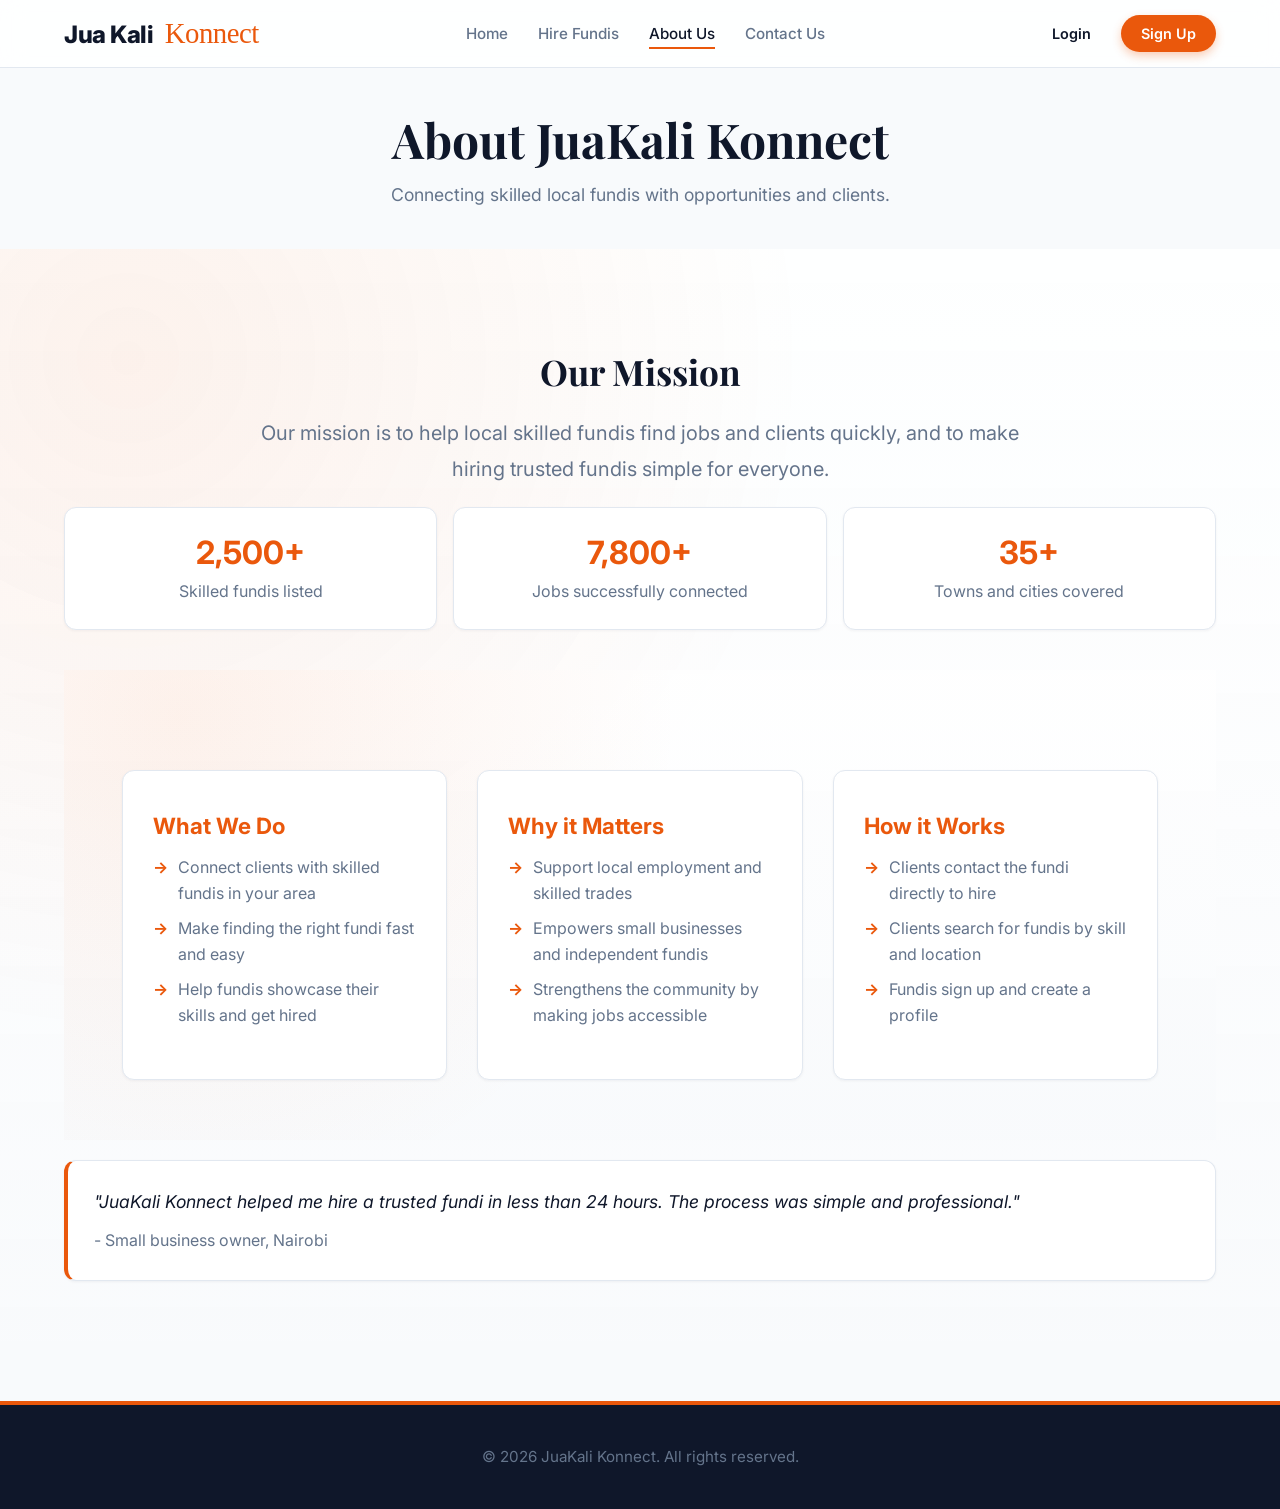
==== aboutus.html @ 895e7525 "Initial commit: JuaKali Konnect platform" ====
<!DOCTYPE html>
<html lang="en">
<head>
    <meta charset="UTF-8">
    <meta name="viewport" content="width=device-width, initial-scale=1.0">
    <title>About Us | JuaKali Konnect</title>
    <link rel="stylesheet" href="style.css">
    <link rel="icon" href="Juakalikonnect.jpeg">
</head>
<body> <nav>
        <div class="logo">
            <h1>Jua Kali<span> Konnect</span></h1>
        </div> 
        <ul>
            <li><a href="index.html">Home</a></li>
            <li><a href="hireworkers.html">Hire Fundis</a></li>
            <li><a href="aboutus.html" class="active">About Us</a></li>
            <li><a href="contactus.html">Contact Us</a></li>
        </ul>
        <div class="auth-buttons">
            <button type="button">Login</button>
            <button type="button">Sign Up</button>
        </div>                 
    </nav>

    <header>
        <h1>About JuaKali Konnect</h1>
        <p>Connecting skilled local fundis with opportunities and clients.</p>
    </header>

    <main class="about-content reveal">
        <section class="mission-section">
            <article>
                <h2>Our Mission</h2>
                <p>Our mission is to help local skilled fundis find jobs and clients quickly, and to make hiring trusted fundis simple for everyone.</p>
            </article>
        </section>

        <section class="trust-metrics reveal">
            <article class="metric-card">
                <h3>2,500+</h3>
                <p>Skilled fundis listed</p>
            </article>
            <article class="metric-card">
                <h3>7,800+</h3>
                <p>Jobs successfully connected</p>
            </article>
            <article class="metric-card">
                <h3>35+</h3>
                <p>Towns and cities covered</p>
            </article>
        </section>

        <section class="features">
            <div class="feature-grid">
                <article>
                    <h3>What We Do</h3>
                    <ul>
                        <li>Connect clients with skilled fundis in your area</li>
                        <li>Make finding the right fundi fast and easy</li>
                        <li>Help fundis showcase their skills and get hired</li>
                    </ul>
                </article>

                <article>
                    <h3>Why it Matters</h3>
                    <ul>
                        <li>Support local employment and skilled trades</li>
                        <li>Empowers small businesses and independent fundis</li>
                        <li>Strengthens the community by making jobs accessible</li>
                    </ul>
                </article>

                <article>
                    <h3>How it Works</h3>
                    <ul>
                        <li>Clients contact the fundi directly to hire</li>
                        <li>Clients search for fundis by skill and location</li>
                        <li>Fundis sign up and create a profile</li>
                    </ul>
                </article>
            </div>
        </section>

        <section class="testimonial-panel reveal">
            <blockquote>
                "JuaKali Konnect helped me hire a trusted fundi in less than 24 hours. The process was simple and professional."
            </blockquote>
            <p>- Small business owner, Nairobi</p>
        </section>
    </main>

    <footer>
        <p>&copy; 2026 JuaKali Konnect. All rights reserved.</p>
    </footer>

    <div class="mobile-sticky-cta">
        <a href="hireworkers.html">Hire a Fundi</a>
    </div>

    <script src="main.js"></script>
</body>
</html>
---- style.css ----
/* ==========================================================================
   JUA KALI KONNECT - ENTERPRISE STYLESHEET
   "The Imarati Upgrade"
   ========================================================================== */

@import url('https://fonts.googleapis.com/css2?family=Inter:wght@300;400;500;600;700&family=Playfair+Display:wght@600;700&family=Permanent+Marker&display=swap');

:root {
    /* Premium Color System */
    --brand-orange: #EA580C;
    --brand-orange-hover: #C2410C;
    --bg-light: #F8FAFC;
    --surface-white: #FFFFFF;
    --text-dark: #0F172A;
    --text-muted: #64748B;
    --border-soft: #E2E8F0;
    
    /* Elevations */
    --shadow-sm: 0 1px 3px rgba(15, 23, 42, 0.05);
    --shadow-md: 0 10px 15px -3px rgba(15, 23, 42, 0.08);
    --shadow-hover: 0 20px 25px -5px rgba(234, 88, 12, 0.15);
    
    /* Transitions & Radii */
    --radius-md: 12px;
    --radius-pill: 50px;
    --transition: all 0.3s cubic-bezier(0.4, 0, 0.2, 1);
    --ring: 0 0 0 4px rgba(234, 88, 12, 0.22);
}

/* =========================================
   RESET & GLOBAL TYPOGRAPHY
   ========================================= */
* {
    margin: 0;
    padding: 0;
    box-sizing: border-box;
    -webkit-font-smoothing: antialiased;
}

body {
    background-color: var(--bg-light);
    color: var(--text-dark);
    font-family: 'Inter', sans-serif;
    line-height: 1.6;
    overflow-x: hidden;
}

/* Headings use a premium Serif for trust/authority */
h1, h2, h3, h4 {
    font-family: 'Playfair Display', serif;
    color: var(--text-dark);
    line-height: 1.3;
}

/* =========================================
   NAVIGATION (GLASSMORPHISM)
   ========================================= */
nav {
    display: flex;
    justify-content: space-between;
    align-items: center;
    padding: 15px 5%;
    background: rgba(255, 255, 255, 0.85);
    backdrop-filter: blur(12px);
    -webkit-backdrop-filter: blur(12px);
    border-bottom: 1px solid var(--border-soft);
    position: sticky;
    top: 0;
    z-index: 1000;
}

.logo h1 {
    font-family: 'Inter', sans-serif;
    font-size: 1.5rem;
    font-weight: 800;
    letter-spacing: -0.5px;
}

/* The Jua Kali Graffiti Element */
.logo span {
    font-family: 'Permanent Marker', cursive;
    color: var(--brand-orange);
    font-size: 1.8rem;
    font-weight: normal;
    margin-left: 5px;
}

nav ul {
    display: flex;
    list-style: none;
    gap: 30px;
}

nav ul li a {
    text-decoration: none;
    color: var(--text-muted);
    font-weight: 500;
    font-size: 0.95rem;
    transition: var(--transition);
    position: relative;
    padding-bottom: 6px;
}

nav ul li a:hover {
    color: var(--brand-orange);
}

nav ul li a.active {
    color: var(--text-dark);
}

nav ul li a.active::after,
nav ul li a:hover::after {
    content: '';
    position: absolute;
    left: 0;
    bottom: 0;
    width: 100%;
    height: 2px;
    background: var(--brand-orange);
}

.auth-buttons {
    display: flex;
    align-items: center;
    gap: 10px;
}

.auth-user {
    font-weight: 600;
    color: var(--text-dark);
    font-size: 0.9rem;
}

.auth-role-chip {
    background: #ffedd5;
    color: #9a3412;
    border: 1px solid #fdba74;
    border-radius: 999px;
    padding: 4px 9px;
    font-size: 0.75rem;
    font-weight: 700;
}

.profile-link {
    text-decoration: none;
    color: var(--text-dark);
    font-weight: 700;
    font-size: 0.9rem;
    display: inline-flex;
    align-items: center;
    gap: 6px;
}

.profile-link:hover {
    color: var(--brand-orange);
}

.profile-link-icon {
    width: 20px;
    height: 20px;
    display: inline-flex;
    align-items: center;
    justify-content: center;
    border-radius: 50%;
    background: #ffedd5;
    color: #9a3412;
    font-size: 0.78rem;
    line-height: 1;
}

.auth-buttons button {
    padding: 10px 20px;
    border-radius: var(--radius-pill);
    font-weight: 600;
    font-size: 0.9rem;
    cursor: pointer;
    transition: var(--transition);
    border: none;
    font-family: 'Inter', sans-serif;
}

.auth-buttons button:first-child {
    background: transparent;
    color: var(--text-dark);
}

.auth-buttons button:first-child:hover {
    color: var(--brand-orange);
}

.auth-buttons button:last-child {
    background: var(--brand-orange);
    color: var(--surface-white);
    box-shadow: 0 4px 10px rgba(234, 88, 12, 0.3);
}

.auth-buttons button:last-child:hover {
    background: var(--brand-orange-hover);
    transform: translateY(-2px);
}

a:focus-visible,
button:focus-visible,
input:focus-visible,
textarea:focus-visible {
    outline: none;
    box-shadow: var(--ring);
}

/* =========================================
   GLOBAL HEADERS & SPACING
   ========================================= */
header h1 {
    text-align: center;
    font-size: 3rem;
    margin-top: 40px;
    animation: fadeUp 0.8s ease forwards;
}

header p {
    text-align: center;
    color: var(--text-muted);
    font-size: 1.1rem;
    margin-top: 10px;
    margin-bottom: 40px;
    animation: fadeUp 1s ease forwards;
}

h2 {
    text-align: center;
    font-size: 2.2rem;
    margin: 40px 0 20px;
}

/* =========================================
   INDEX: HERO SECTION
   ========================================= */
.hero {
    padding: 80px 5%;
    text-align: center;
    background: radial-gradient(circle at top, #ffffff 0%, var(--bg-light) 100%);
}

.hero-content h2 {
    font-size: 3.5rem;
    max-width: 800px;
    margin: 0 auto 20px;
    letter-spacing: -1px;
}

.hero-content p {
    font-size: 1.2rem;
    color: var(--text-muted);
    max-width: 600px;
    margin: 0 auto 40px;
}

.search-container {
    display: flex;
    justify-content: center;
    max-width: 600px;
    margin: 0 auto;
    background: var(--surface-white);
    border-radius: var(--radius-pill);
    padding: 8px;
    box-shadow: var(--shadow-md);
    border: 1px solid var(--border-soft);
}

.search-container input {
    flex: 1;
    border: none;
    padding: 15px 20px;
    font-size: 1rem;
    border-radius: var(--radius-pill);
    outline: none;
    font-family: 'Inter', sans-serif;
    background: transparent;
}

.search-container button {
    background: var(--text-dark);
    color: var(--surface-white);
    border: none;
    padding: 0 30px;
    border-radius: var(--radius-pill);
    font-weight: 600;
    cursor: pointer;
    transition: var(--transition);
}

.search-container button:hover {
    background: var(--brand-orange);
}

.search-icon {
    margin-right: 8px;
}

.search-feedback {
    text-align: center;
    color: var(--text-muted);
    margin-top: -8px;
    margin-bottom: 16px;
    font-weight: 500;
}

.market-insight {
    width: min(1100px, 90%);
    margin: 0 auto 16px;
    background: linear-gradient(130deg, #fff7ed, #ffffff);
    border: 1px solid #fed7aa;
    border-radius: 14px;
    padding: 18px;
    box-shadow: var(--shadow-sm);
}

.market-insight h3 {
    margin: 0 0 6px;
    text-align: left;
    font-family: 'Inter', sans-serif;
    font-size: 1.08rem;
}

.market-insight p {
    margin: 0;
    color: var(--text-muted);
}

.market-insight-chips {
    margin-top: 12px;
    display: flex;
    flex-wrap: wrap;
    gap: 8px;
}

.market-insight-chips span {
    border: 1px solid #fdba74;
    color: #9a3412;
    background: #fff;
    padding: 6px 10px;
    border-radius: 999px;
    font-size: 0.8rem;
    font-weight: 700;
}

.quick-filters {
    width: min(1100px, 90%);
    margin: 0 auto;
}

.quick-filters > p {
    margin: 0 0 8px;
    color: var(--text-muted);
    font-weight: 600;
}

.quick-filter-actions {
    display: flex;
    gap: 10px;
    flex-wrap: wrap;
}

.quick-filter-actions button {
    border: 1px solid var(--border-soft);
    border-radius: 999px;
    padding: 9px 13px;
    background: var(--surface-white);
    color: var(--text-dark);
    font-weight: 700;
    cursor: pointer;
    transition: var(--transition);
}

.quick-filter-actions button:hover {
    border-color: #fdba74;
    color: #9a3412;
}

.quick-filter-actions button.is-active {
    border-color: var(--brand-orange);
    background: var(--brand-orange);
    color: var(--surface-white);
}

.quick-filter-status {
    margin-top: 10px;
    font-size: 0.92rem;
    color: #9a3412;
    font-weight: 600;
}

.profile-modal {
    position: fixed;
    inset: 0;
    background: rgba(15, 23, 42, 0.58);
    backdrop-filter: blur(4px);
    -webkit-backdrop-filter: blur(4px);
    display: flex;
    align-items: center;
    justify-content: center;
    padding: 20px;
    z-index: 1400;
}

.profile-modal[hidden] {
    display: none;
}

.profile-modal-card {
    background: var(--surface-white);
    width: 100%;
    max-width: 520px;
    border: 1px solid var(--border-soft);
    border-radius: var(--radius-md);
    box-shadow: var(--shadow-md);
    padding: 24px;
    position: relative;
    animation: cardEnter 0.3s ease;
    max-height: 86vh;
    overflow-y: auto;
}

.profile-modal-card h3 {
    margin-bottom: 12px;
    color: var(--brand-orange);
}

.profile-modal-card p {
    margin: 8px 0;
    color: var(--text-dark);
}

.profile-modal-card a {
    color: var(--brand-orange-hover);
    font-weight: 600;
}

.profile-section {
    margin-top: 18px;
}

.profile-section h4 {
    margin-bottom: 10px;
    font-size: 1.02rem;
    color: var(--text-dark);
    font-family: 'Inter', sans-serif;
}

.profile-gallery {
    display: grid;
    grid-template-columns: 1fr 1fr;
    gap: 10px;
}

.profile-work-item {
    margin: 0;
    border: 1px solid var(--border-soft);
    border-radius: 10px;
    overflow: hidden;
    background: var(--bg-light);
}

.profile-work-item img {
    width: 100%;
    height: 112px;
    object-fit: cover;
    display: block;
}

.profile-work-item figcaption {
    padding: 8px;
    font-size: 0.82rem;
    color: var(--text-muted);
}

.profile-comments {
    display: grid;
    gap: 8px;
}

.profile-cta-row {
    margin-top: 12px;
    display: grid;
    grid-template-columns: repeat(3, minmax(0, 1fr));
    gap: 8px;
}

.profile-cta-link,
.profile-cta-row button {
    display: inline-flex;
    align-items: center;
    justify-content: center;
    border-radius: 8px;
    padding: 10px 11px;
    font-size: 0.86rem;
    font-weight: 700;
    text-decoration: none;
    transition: var(--transition);
}

.profile-cta-link {
    border: 1px solid #fdba74;
    background: #fff7ed;
    color: #9a3412;
}

.profile-cta-link:hover {
    background: #ffedd5;
}

.profile-cta-row button {
    border: 1px solid var(--brand-orange);
    background: var(--brand-orange);
    color: var(--surface-white);
    cursor: pointer;
}

.profile-cta-row button:hover {
    background: var(--brand-orange-hover);
    border-color: var(--brand-orange-hover);
}

.profile-quote-feedback {
    min-height: 20px;
    margin-top: 8px;
    color: #9a3412;
    font-weight: 600;
    font-size: 0.88rem;
}

.profile-comment-item {
    border: 1px solid var(--border-soft);
    background: #fffaf7;
    border-radius: 10px;
    padding: 10px 12px;
}

.profile-comment-item p {
    margin: 0;
    color: var(--text-dark);
    font-size: 0.9rem;
}

.profile-close {
    position: absolute;
    top: 12px;
    right: 12px;
    background: transparent;
    border: none;
    font-size: 1.6rem;
    line-height: 1;
    cursor: pointer;
    color: var(--text-muted);
}

.profile-close:hover {
    color: var(--brand-orange);
}

/* =========================================
   INDEX & ABOUT: FEATURES GRID
   ========================================= */
.features, .categories, .about-content {
    padding: 60px 5%;
}

.feature-grid {
    display: grid;
    grid-template-columns: repeat(auto-fit, minmax(300px, 1fr));
    gap: 30px;
    margin-top: 40px;
}

.feature-grid article {
    background: var(--surface-white);
    padding: 40px 30px;
    border-radius: var(--radius-md);
    box-shadow: var(--shadow-sm);
    border: 1px solid var(--border-soft);
    transition: var(--transition);
}

.feature-grid article:hover {
    transform: translateY(-5px);
    box-shadow: var(--shadow-md);
    border-color: rgba(234, 88, 12, 0.3);
}

.features,
.about-content {
    background:
        radial-gradient(circle at 10% 10%, rgba(234, 88, 12, 0.08), transparent 45%),
        linear-gradient(180deg, rgba(255, 255, 255, 0.86), rgba(248, 250, 252, 0.92));
}

.feature-grid h4, .feature-grid h3 {
    font-size: 1.4rem;
    margin-bottom: 15px;
    color: var(--brand-orange);
    font-family: 'Inter', sans-serif;
}

.feature-grid p, .feature-grid ul {
    color: var(--text-muted);
}

.feature-grid ul {
    list-style-type: none;
}

.feature-grid ul li {
    margin-bottom: 10px;
    padding-left: 25px;
    position: relative;
}

.feature-grid ul li::before {
    content: '→';
    position: absolute;
    left: 0;
    color: var(--brand-orange);
    font-weight: bold;
}

/* =========================================
   INDEX: CATEGORIES
   ========================================= */
.Category-list {
    display: flex;
    flex-wrap: wrap;
    justify-content: center;
    gap: 15px;
    max-width: 1000px;
    margin: 40px auto 0;
}

.category-item {
    background: var(--surface-white);
    padding: 12px 24px;
    border-radius: var(--radius-pill);
    font-weight: 500;
    font-size: 0.95rem;
    color: var(--text-dark);
    border: 1px solid var(--border-soft);
    cursor: pointer;
    transition: var(--transition);
    box-shadow: var(--shadow-sm);
}

.category-item:hover {
    background: var(--text-dark);
    color: var(--surface-white);
    border-color: var(--text-dark);
    transform: translateY(-3px);
}

/* =========================================
   INDEX: CTA SECTION
   ========================================= */
.cta-section {
    background: var(--brand-orange);
    color: var(--surface-white);
    padding: 80px 5%;
    text-align: center;
    margin-top: 40px;
}

.cta-section h2 {
    color: var(--surface-white);
}

.cta-section p {
    font-size: 1.2rem;
    margin-bottom: 30px;
    opacity: 0.9;
}

.cta-section button {
    background: var(--surface-white);
    color: var(--brand-orange);
    border: none;
    padding: 15px 30px;
    border-radius: var(--radius-pill);
    font-weight: 700;
    font-size: 1rem;
    margin: 10px;
    cursor: pointer;
    transition: var(--transition);
}

.cta-section button:hover {
    background: var(--text-dark);
    color: var(--surface-white);
}

/* =========================================
   HIRE WORKERS: CARDS GRID
   ========================================= */
.workers {
    display: grid;
    grid-template-columns: repeat(auto-fit, minmax(280px, 1fr));
    gap: 30px;
    padding: 40px 5%;
}

.worker-card {
    background: var(--surface-white);
    padding: 30px 20px;
    border-radius: var(--radius-md);
    box-shadow: var(--shadow-sm);
    border: 1px solid var(--border-soft);
    text-align: center;
    transition: var(--transition);
    position: relative;
    overflow: hidden;
}

.worker-card::before {
    content: '';
    position: absolute;
    top: 0;
    left: 0;
    width: 100%;
    height: 6px;
    background: var(--brand-orange);
}

.worker-card:hover {
    transform: translateY(-8px);
    box-shadow: var(--shadow-hover);
}

.worker-card h3 {
    font-family: 'Inter', sans-serif;
    font-size: 1.3rem;
    margin-bottom: 10px;
    color: var(--text-dark);
}

.fundi-verified-badge {
    display: inline-flex;
    align-items: center;
    justify-content: center;
    width: 20px;
    height: 20px;
    margin-left: 6px;
    border-radius: 50%;
    background: var(--brand-orange);
    color: var(--surface-white);
    font-size: 0.78rem;
    line-height: 1;
    vertical-align: middle;
    box-shadow: 0 4px 10px rgba(234, 88, 12, 0.28);
}

.worker-card p {
    color: var(--text-muted);
    font-size: 0.95rem;
    margin-bottom: 5px;
}

.worker-rating {
    display: inline-block;
    margin-top: 6px;
    margin-bottom: 10px;
    padding: 6px 10px;
    border-radius: 999px;
    font-size: 0.85rem;
    font-weight: 700;
    color: #9a3412;
    background: rgba(234, 88, 12, 0.12);
    border: 1px solid rgba(234, 88, 12, 0.28);
}

.worker-rating-stars {
    letter-spacing: 1px;
    color: #ea580c;
    animation: starGlow 2.4s ease-in-out infinite;
}

.worker-rating-value {
    color: #7c2d12;
}

.worker-card-enter {
    opacity: 0;
    transform: translateY(18px) scale(0.99);
    animation: cardEnter 0.55s ease forwards;
}

.worker-card button {
    margin-top: 20px;
    width: 100%;
    background: var(--bg-light);
    color: var(--text-dark);
    border: 1px solid var(--border-soft);
    padding: 12px;
    border-radius: 8px;
    font-weight: 600;
    cursor: pointer;
    transition: var(--transition);
}

.worker-card button:hover {
    background: var(--brand-orange);
    color: var(--surface-white);
    border-color: var(--brand-orange);
}

.worker-economic-meta {
    margin-top: 10px;
    display: flex;
    flex-wrap: wrap;
    justify-content: center;
    gap: 7px;
}

.worker-economic-meta span {
    border: 1px solid #fed7aa;
    background: #fff7ed;
    color: #9a3412;
    border-radius: 999px;
    padding: 5px 9px;
    font-size: 0.75rem;
    font-weight: 700;
}

.worker-action-row {
    margin-top: 14px;
    display: grid;
    grid-template-columns: 1fr 1fr;
    gap: 8px;
}

.worker-action-row button {
    margin-top: 0;
    width: 100%;
}

.worker-action-row [data-hire-button] {
    grid-column: 1 / -1;
    background: var(--brand-orange);
    border-color: var(--brand-orange);
    color: var(--surface-white);
}

.worker-action-row [data-hire-button]:hover {
    background: var(--brand-orange-hover);
    border-color: var(--brand-orange-hover);
}

.worker-whatsapp-link {
    border: 1px solid #86efac;
    border-radius: 8px;
    background: #f0fdf4;
    color: #166534;
    text-decoration: none;
    font-weight: 700;
    display: inline-flex;
    align-items: center;
    justify-content: center;
    padding: 12px;
    transition: var(--transition);
}

.worker-whatsapp-link:hover {
    background: #dcfce7;
}

.escrow-demo {
    padding: 40px 5%;
    max-width: 1000px;
    margin: 10px auto 0;
}

.escrow-demo > p {
    text-align: center;
    color: var(--text-muted);
    margin-bottom: 24px;
}

.escrow-form {
    background: var(--surface-white);
    border: 1px solid var(--border-soft);
    border-radius: var(--radius-md);
    box-shadow: var(--shadow-sm);
    padding: 24px;
    display: grid;
    gap: 12px;
}

.escrow-actions {
    display: grid;
    gap: 10px;
}

.escrow-actions button {
    border: none;
    border-radius: 8px;
    padding: 12px;
    font-weight: 700;
    cursor: pointer;
    transition: var(--transition);
}

.escrow-actions button:first-child {
    background: var(--brand-orange);
    color: var(--surface-white);
}

.escrow-actions button:first-child:hover {
    background: var(--brand-orange-hover);
}

.escrow-actions button:not(:first-child) {
    background: #fff7ed;
    color: #9a3412;
    border: 1px solid #fdba74;
}

.escrow-actions button:not(:first-child):hover {
    background: #ffedd5;
}

.escrow-message {
    margin: 6px 0 0;
    color: #9a3412;
    font-weight: 600;
    min-height: 20px;
}

.escrow-status-card {
    margin-top: 16px;
    background: var(--surface-white);
    border: 1px solid var(--border-soft);
    border-left: 4px solid var(--brand-orange);
    border-radius: var(--radius-md);
    box-shadow: var(--shadow-sm);
    padding: 18px;
}

.escrow-status-card h3 {
    font-family: 'Inter', sans-serif;
    margin-bottom: 10px;
    color: var(--text-dark);
}

.escrow-status-card p {
    margin: 6px 0;
    color: var(--text-dark);
}

/* =========================================
   FORMS (SIGNUP & CONTACT)
   ========================================= */
.signup, .contact-container {
    padding: 60px 5%;
    max-width: 1000px;
    margin: 0 auto;
}

.signup p, .contact-container p {
    text-align: center;
    color: var(--text-muted);
    margin-bottom: 40px;
}

.fundi-register-message {
    min-height: 22px;
    margin: 0;
    text-align: left;
    color: #9a3412;
    font-weight: 600;
    font-size: 0.92rem;
}

.fundi-onboarding .fundi-role-message {
    margin: 0 auto 16px;
    text-align: center;
    color: #9a3412;
    font-weight: 600;
}

.fundi-category-picker {
    max-width: 600px;
    margin: 0 auto 14px;
    display: grid;
    gap: 8px;
}

.fundi-category-picker select {
    width: 100%;
    padding: 12px 14px;
    border-radius: 8px;
    border: 1px solid var(--border-soft);
    background: var(--surface-white);
    font-family: 'Inter', sans-serif;
}

.profile-page {
    max-width: 1000px;
    margin: 0 auto;
    padding: 40px 5% 70px;
    display: grid;
    gap: 18px;
}

.profile-status {
    color: #9a3412;
    font-weight: 600;
    text-align: center;
}

.profile-card {
    background: var(--surface-white);
    border: 1px solid var(--border-soft);
    border-radius: var(--radius-md);
    box-shadow: var(--shadow-sm);
    padding: 22px;
    display: grid;
    gap: 10px;
}

.profile-page button {
    border: 1px solid var(--border-soft);
    border-radius: 10px;
    padding: 12px 14px;
    font-weight: 700;
    font-size: 0.95rem;
    cursor: pointer;
    transition: var(--transition);
    background: var(--surface-white);
    color: var(--text-dark);
    box-shadow: var(--shadow-sm);
}

.profile-page button:hover {
    transform: translateY(-1px);
    box-shadow: var(--shadow-md);
}

.profile-page button:active {
    transform: translateY(0);
}

.profile-page button[type="submit"],
.profile-page [data-fundi-profile-save] {
    background: linear-gradient(180deg, #f97316, var(--brand-orange));
    border-color: var(--brand-orange);
    color: var(--surface-white);
}

.profile-page button[type="submit"]:hover,
.profile-page [data-fundi-profile-save]:hover {
    background: var(--brand-orange-hover);
    border-color: var(--brand-orange-hover);
}

.profile-page [data-add-portfolio-item] {
    background: #fff7ed;
    border-color: #fdba74;
    color: #9a3412;
}

.profile-page [data-add-portfolio-item]:hover {
    background: #ffedd5;
}

.profile-card h2,
.profile-card h3 {
    margin: 0;
    text-align: left;
}

.profile-card form {
    box-shadow: none;
    border: none;
    padding: 0;
    margin: 0;
    background: transparent;
    max-width: 100%;
}

.profile-photo-block {
    display: grid;
    gap: 8px;
    margin-bottom: 4px;
}

.profile-page input[type="file"] {
    width: 100%;
    border: 1px solid var(--border-soft);
    border-radius: 10px;
    padding: 6px;
    background: var(--surface-white);
    color: var(--text-muted);
    font-weight: 600;
    cursor: pointer;
    transition: var(--transition);
}

.profile-page input[type="file"]:hover {
    border-color: #fdba74;
    background: #fffaf4;
}

.profile-page input[type="file"]:focus-visible {
    outline: none;
    border-color: var(--brand-orange);
    box-shadow: 0 0 0 3px rgba(249, 115, 22, 0.2);
}

.profile-page input[type="file"]::file-selector-button,
.profile-page input[type="file"]::-webkit-file-upload-button {
    border: 1px solid var(--brand-orange);
    border-radius: 8px;
    padding: 9px 12px;
    margin-right: 12px;
    background: linear-gradient(180deg, #f97316, var(--brand-orange));
    color: var(--surface-white);
    font-weight: 700;
    cursor: pointer;
    transition: var(--transition);
}

.profile-page input[type="file"]:hover::file-selector-button,
.profile-page input[type="file"]:hover::-webkit-file-upload-button {
    background: var(--brand-orange-hover);
    border-color: var(--brand-orange-hover);
    transform: translateY(-1px);
}

.profile-page input[type="file"]:active::file-selector-button,
.profile-page input[type="file"]:active::-webkit-file-upload-button {
    transform: translateY(0);
}

.profile-photo-preview {
    width: 88px;
    height: 88px;
    border-radius: 50%;
    object-fit: cover;
    border: 2px solid var(--border-soft);
}

.profile-message {
    margin: 0;
    color: #9a3412;
    min-height: 20px;
    font-size: 0.9rem;
    font-weight: 600;
}

.profile-divider {
    border: none;
    border-top: 1px solid var(--border-soft);
    margin: 10px 0;
}

.profile-helper {
    margin: 0;
    color: var(--text-muted);
}

.portfolio-remove-btn {
    width: 100%;
    border: 1px solid #fecdd3;
    background: #fff1f2;
    color: #be123c;
    padding: 8px;
    cursor: pointer;
    font-weight: 700;
    font-size: 0.82rem;
    border-radius: 8px;
    box-shadow: none;
}

.portfolio-remove-btn:hover {
    background: #ffe4e6;
    border-color: #fda4af;
    transform: none;
}

.profile-avatar-wrap {
    display: flex;
    justify-content: center;
    margin-bottom: 10px;
}

.profile-avatar-image {
    width: 86px;
    height: 86px;
    border-radius: 50%;
    object-fit: cover;
    border: 2px solid var(--border-soft);
}

form {
    background: var(--surface-white);
    padding: 40px;
    border-radius: var(--radius-md);
    box-shadow: var(--shadow-md);
    border: 1px solid var(--border-soft);
    display: flex;
    flex-direction: column;
    gap: 20px;
    max-width: 600px;
    margin: 0 auto;
}

label {
    font-weight: 600;
    font-size: 0.95rem;
    color: var(--text-dark);
}

input, textarea, select {
    width: 100%;
    padding: 14px 16px;
    border-radius: 8px;
    border: 1px solid var(--border-soft);
    background: var(--bg-light);
    font-family: 'Inter', sans-serif;
    font-size: 1rem;
    transition: var(--transition);
}

input:focus, textarea:focus, select:focus {
    outline: none;
    border-color: var(--brand-orange);
    background: var(--surface-white);
    box-shadow: 0 0 0 4px rgba(234, 88, 12, 0.1);
}

form button[type="submit"] {
    background: var(--brand-orange);
    color: var(--surface-white);
    border: none;
    padding: 16px;
    border-radius: 8px;
    font-size: 1.1rem;
    font-weight: 600;
    cursor: pointer;
    transition: var(--transition);
    margin-top: 10px;
}

form button[type="submit"]:hover {
    background: var(--brand-orange-hover);
}

/* =========================================
   CONTACT INFO SECTION
   ========================================= */
.contact-container {
    display: grid;
    grid-template-columns: 1.5fr 1fr;
    gap: 50px;
}

.service-note {
    text-align: left;
    margin: 0 0 18px;
    font-size: 0.95rem;
    color: var(--text-muted);
}

.contact-info-section {
    background: var(--text-dark);
    color: var(--surface-white);
    padding: 40px;
    border-radius: var(--radius-md);
    box-shadow: var(--shadow-md);
}

.contact-info-section h2 {
    color: var(--surface-white);
    text-align: left;
    margin-top: 0;
}

.contact-method-grid {
    display: grid;
    grid-template-columns: 1fr;
    gap: 14px;
    margin-top: 26px;
}

.contact-method-card {
    background: rgba(255, 255, 255, 0.07);
    border: 1px solid rgba(255, 255, 255, 0.12);
    border-radius: 10px;
    padding: 16px;
}

.contact-method-card h3 {
    color: var(--surface-white);
    font-family: 'Inter', sans-serif;
    margin-bottom: 6px;
    font-size: 1rem;
}

.contact-method-card p {
    color: #e2e8f0;
    margin: 0;
    text-align: left;
}

.contact-info-section ul {
    list-style: none;
    margin-top: 30px;
}

.contact-info-section ul li {
    font-size: 1.1rem;
    margin-bottom: 20px;
    display: flex;
    align-items: center;
    gap: 10px;
    color: #E2E8F0;
}

/* =========================================
   ABOUT US: MISSION SECTION
   ========================================= */
.mission-section article {
    text-align: center;
    max-width: 800px;
    margin: 0 auto;
}

.mission-section p {
    font-size: 1.25rem;
    color: var(--text-muted);
    line-height: 1.8;
}

.trust-metrics {
    margin: 20px 0 40px;
    display: grid;
    grid-template-columns: repeat(auto-fit, minmax(180px, 1fr));
    gap: 16px;
}

.metric-card {
    background: var(--surface-white);
    border: 1px solid var(--border-soft);
    border-radius: var(--radius-md);
    padding: 24px;
    box-shadow: var(--shadow-sm);
    text-align: center;
}

.metric-card h3 {
    font-size: 2rem;
    color: var(--brand-orange);
    font-family: 'Inter', sans-serif;
    margin-bottom: 6px;
}

.metric-card p {
    margin: 0;
    color: var(--text-muted);
}

.testimonial-panel {
    margin-top: 20px;
    background: var(--surface-white);
    border: 1px solid var(--border-soft);
    border-left: 4px solid var(--brand-orange);
    border-radius: var(--radius-md);
    padding: 26px;
    box-shadow: var(--shadow-sm);
}

.testimonial-panel blockquote {
    margin: 0;
    color: var(--text-dark);
    font-size: 1.1rem;
    line-height: 1.7;
    font-style: italic;
}

.testimonial-panel p {
    margin-top: 12px;
    color: var(--text-muted);
}

/* =========================================
   FOOTER
   ========================================= */
footer {
    background: var(--text-dark);
    color: var(--text-muted);
    text-align: center;
    padding: 40px 5%;
    margin-top: 60px;
    border-top: 4px solid var(--brand-orange);
}

footer p {
    font-size: 0.95rem;
}

/* =========================================
   ANIMATIONS
   ========================================= */
@keyframes fadeUp {
    from { opacity: 0; transform: translateY(20px); }
    to { opacity: 1; transform: translateY(0); }
}

@keyframes cardEnter {
    from {
        opacity: 0;
        transform: translateY(18px) scale(0.99);
    }
    to {
        opacity: 1;
        transform: translateY(0) scale(1);
    }
}

@keyframes starGlow {
    0%, 100% {
        text-shadow: 0 0 0 rgba(234, 88, 12, 0);
    }
    50% {
        text-shadow: 0 0 8px rgba(234, 88, 12, 0.25);
    }
}

.reveal {
    opacity: 0;
    transform: translateY(26px);
    transition: opacity 0.7s ease, transform 0.7s ease;
}

.reveal.is-visible {
    opacity: 1;
    transform: translateY(0);
}

.mobile-sticky-cta {
    display: none;
}

.mobile-sticky-cta a {
    display: block;
    text-align: center;
    text-decoration: none;
    background: var(--brand-orange);
    color: var(--surface-white);
    font-weight: 700;
    padding: 14px 16px;
    border-radius: 14px;
    box-shadow: var(--shadow-hover);
}

.auth-modal {
    position: fixed;
    inset: 0;
    z-index: 1500;
    background: rgba(15, 23, 42, 0.58);
    display: flex;
    align-items: center;
    justify-content: center;
    padding: 18px;
}

.auth-modal[hidden] {
    display: none;
}

.auth-modal-card {
    width: 100%;
    max-width: 460px;
    background: var(--surface-white);
    border: 1px solid var(--border-soft);
    border-radius: var(--radius-md);
    box-shadow: var(--shadow-md);
    padding: 24px;
    position: relative;
    animation: cardEnter 0.25s ease;
}

.auth-close {
    position: absolute;
    top: 10px;
    right: 12px;
    background: transparent;
    border: none;
    color: var(--text-muted);
    font-size: 1.6rem;
    line-height: 1;
    cursor: pointer;
}

.auth-close:hover {
    color: var(--brand-orange);
}

.auth-modal-card h3 {
    margin-bottom: 4px;
}

.auth-subtitle {
    color: var(--text-muted);
    margin-bottom: 14px;
}

.auth-modal-card form {
    box-shadow: none;
    border: none;
    padding: 0;
    margin: 0;
    max-width: 100%;
    background: transparent;
}

.auth-modal-card input {
    background: var(--surface-white);
}

.auth-message {
    min-height: 22px;
    color: #9a3412;
    font-size: 0.9rem;
    margin: 0;
}

.auth-forgot {
    margin: -4px 0 0;
    text-align: right;
}

.auth-forgot-btn {
    border: none;
    background: transparent;
    color: var(--brand-orange);
    font-weight: 600;
    cursor: pointer;
    font-size: 0.9rem;
    padding: 0;
}

.auth-forgot-btn:hover {
    color: var(--brand-orange-hover);
}

.auth-switch-text {
    margin-top: 12px;
    color: var(--text-muted);
    font-size: 0.92rem;
}

.auth-switch-btn {
    background: transparent;
    border: none;
    color: var(--brand-orange);
    font-weight: 700;
    cursor: pointer;
    font-size: 0.92rem;
    padding: 0;
    margin-left: 4px;
}

/* =========================================
   RESPONSIVE LOGIC
   ========================================= */
@media (max-width: 992px) {
    .contact-container {
        grid-template-columns: 1fr;
    }
}

@media (max-width: 768px) {
    nav {
        flex-direction: column;
        gap: 20px;
        padding: 20px;
    }
    
    nav ul {
        flex-wrap: wrap;
        justify-content: center;
    }
    
    .hero-content h2 {
        font-size: 2.5rem;
    }
    
    .search-container {
        flex-direction: column;
        background: transparent;
        border: none;
        box-shadow: none;
        gap: 10px;
    }
    
    .search-container input, .search-container button {
        border-radius: 8px;
        padding: 15px;
        width: 100%;
        border: 1px solid var(--border-soft);
    }
    
    .search-container input {
        background: var(--surface-white);
    }
    
    .cta-section button {
        display: block;
        width: 100%;
        margin: 10px 0;
    }

    .escrow-form {
        padding: 18px;
    }

    .mobile-sticky-cta {
        display: block;
        position: fixed;
        left: 14px;
        right: 14px;
        bottom: 14px;
        z-index: 1200;
    }

    body {
        padding-bottom: 92px;
    }

    .profile-gallery {
        grid-template-columns: 1fr;
    }

    .quick-filter-actions {
        gap: 8px;
    }

    .quick-filter-actions button {
        font-size: 0.84rem;
        padding: 8px 11px;
    }

    .worker-action-row {
        grid-template-columns: 1fr;
    }

    .worker-action-row [data-hire-button] {
        grid-column: auto;
    }

    .profile-cta-row {
        grid-template-columns: 1fr;
    }
}

@media (prefers-reduced-motion: reduce) {
    .reveal,
    .reveal.is-visible {
        transition: none;
        transform: none;
        opacity: 1;
    }

    .worker-rating-stars,
    .worker-card-enter {
        animation: none;
    }
}
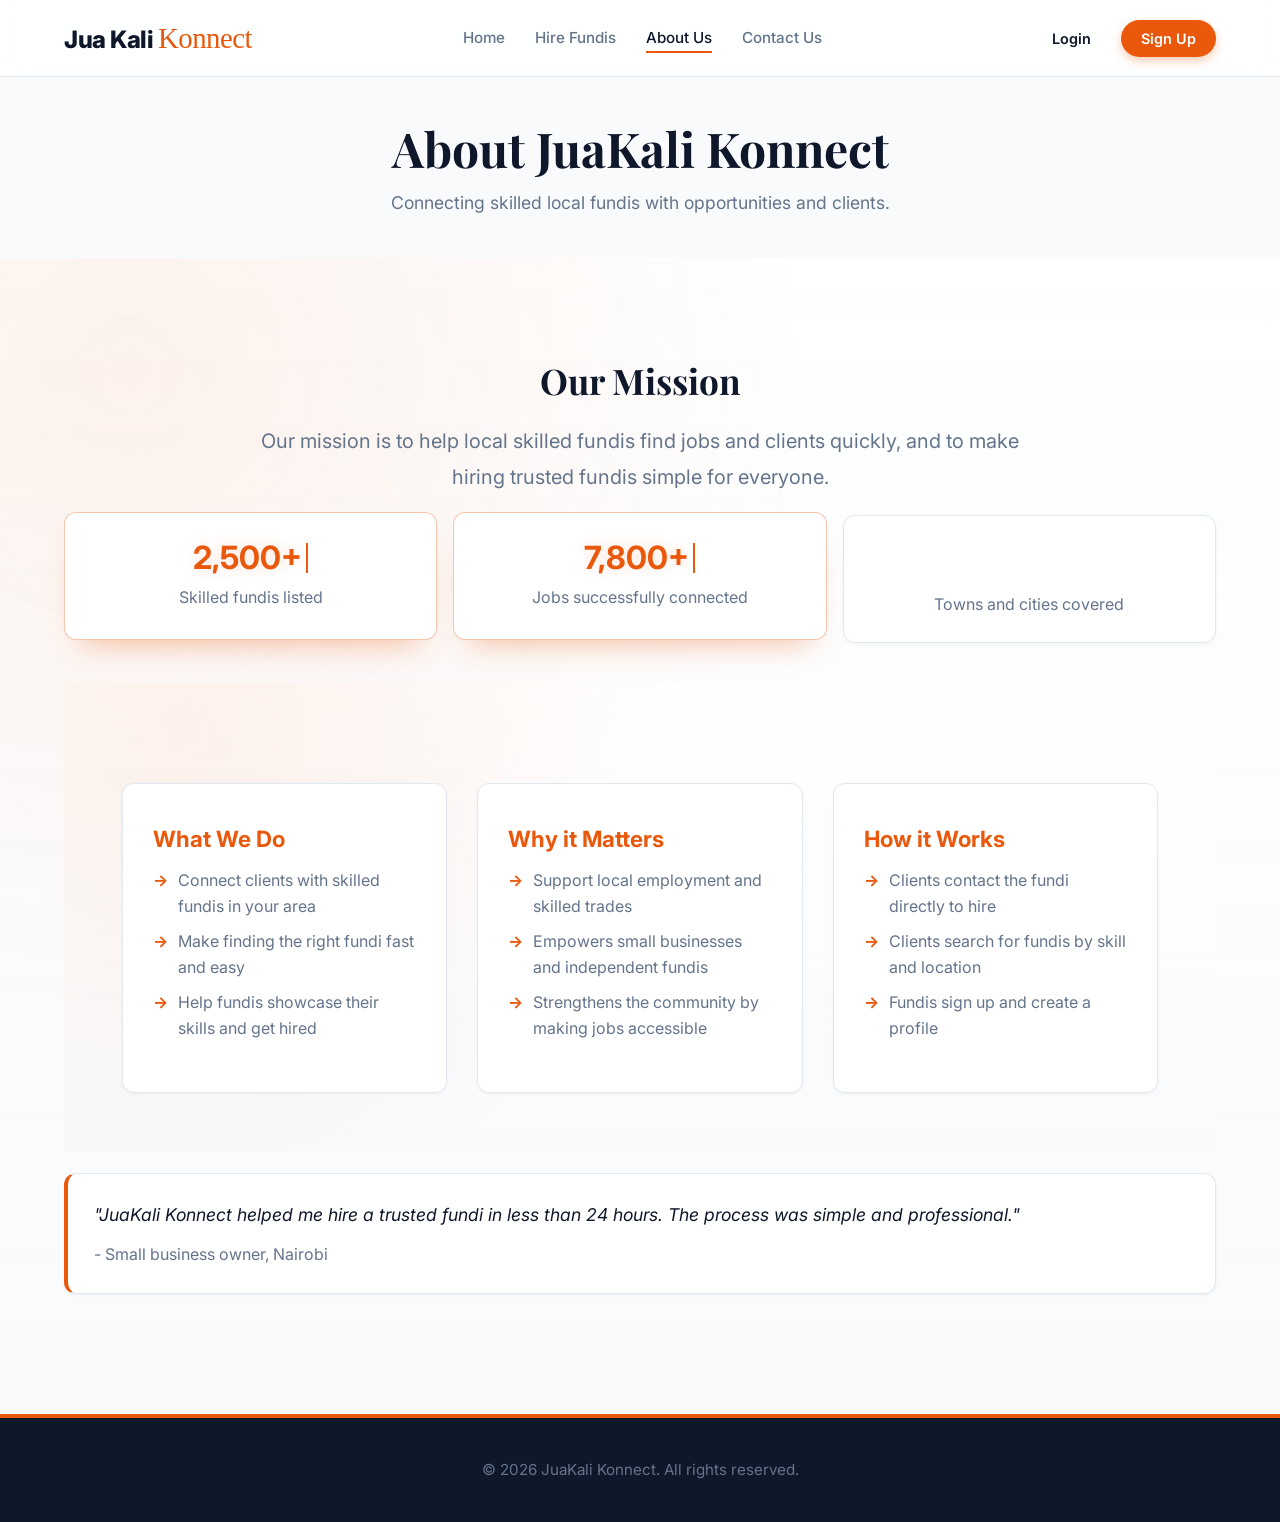
==== commit 933c9a99: "animation sequence for about us page trust metrics" ====
--- a/aboutus.html
+++ b/aboutus.html
@@ -4,12 +4,15 @@
     <meta charset="UTF-8">
     <meta name="viewport" content="width=device-width, initial-scale=1.0">
     <title>About Us | JuaKali Konnect</title>
+    <script>
+        document.documentElement.classList.add('js-enabled');
+    </script>
     <link rel="stylesheet" href="style.css">
     <link rel="icon" href="Juakalikonnect.jpeg">
 </head>
 <body> <nav>
         <div class="logo">
-            <h1>Jua Kali<span> Konnect</span></h1>
+            <a href="index.html" aria-label="JuaKali Konnect Home">Jua Kali<span> Konnect</span></a>
         </div> 
         <ul>
             <li><a href="index.html">Home</a></li>
@@ -38,15 +41,15 @@
 
         <section class="trust-metrics reveal">
             <article class="metric-card">
-                <h3>2,500+</h3>
+                <h3 class="metric-value" data-metric-value="2,500+" data-metric-count="2500" data-metric-suffix="+">2,500+</h3>
                 <p>Skilled fundis listed</p>
             </article>
             <article class="metric-card">
-                <h3>7,800+</h3>
+                <h3 class="metric-value" data-metric-value="7,800+" data-metric-count="7800" data-metric-suffix="+">7,800+</h3>
                 <p>Jobs successfully connected</p>
             </article>
             <article class="metric-card">
-                <h3>35+</h3>
+                <h3 class="metric-value" data-metric-value="35+" data-metric-count="35" data-metric-suffix="+">35+</h3>
                 <p>Towns and cities covered</p>
             </article>
         </section>
--- a/style.css
+++ b/style.css
@@ -69,11 +69,19 @@
     z-index: 1000;
 }
 
-.logo h1 {
+.logo h1,
+.logo a {
     font-family: 'Inter', sans-serif;
     font-size: 1.5rem;
     font-weight: 800;
     letter-spacing: -0.5px;
+}
+
+.logo a {
+    color: var(--text-dark);
+    text-decoration: none;
+    display: inline-flex;
+    align-items: baseline;
 }
 
 /* The Jua Kali Graffiti Element */
@@ -1351,6 +1359,13 @@
     padding: 24px;
     box-shadow: var(--shadow-sm);
     text-align: center;
+    transition: transform 0.35s ease, box-shadow 0.35s ease, border-color 0.35s ease;
+}
+
+.metric-card.is-active {
+    transform: translateY(-3px);
+    border-color: rgba(234, 88, 12, 0.35);
+    box-shadow: 0 18px 32px -18px rgba(234, 88, 12, 0.45);
 }
 
 .metric-card h3 {
@@ -1358,6 +1373,26 @@
     color: var(--brand-orange);
     font-family: 'Inter', sans-serif;
     margin-bottom: 6px;
+}
+
+.metric-value {
+    display: inline-flex;
+    align-items: center;
+    justify-content: center;
+    min-height: 1.2em;
+}
+
+.metric-value.is-typing::after {
+    content: '';
+    width: 2px;
+    height: 0.95em;
+    margin-left: 4px;
+    background: currentColor;
+    animation: metricCaretBlink 1s ease-in-out infinite;
+}
+
+.metric-value.is-active {
+    text-shadow: 0 0 14px rgba(234, 88, 12, 0.18);
 }
 
 .metric-card p {
@@ -1432,13 +1467,27 @@
     }
 }
 
+@keyframes metricCaretBlink {
+    0%, 49% {
+        opacity: 1;
+    }
+    50%, 100% {
+        opacity: 0;
+    }
+}
+
 .reveal {
+    opacity: 1;
+    transform: none;
+}
+
+.js-enabled .reveal {
     opacity: 0;
     transform: translateY(26px);
     transition: opacity 0.7s ease, transform 0.7s ease;
 }
 
-.reveal.is-visible {
+.js-enabled .reveal.is-visible {
     opacity: 1;
     transform: translateY(0);
 }
@@ -1662,12 +1711,18 @@
 
 @media (prefers-reduced-motion: reduce) {
     .reveal,
-    .reveal.is-visible {
+    .js-enabled .reveal,
+    .js-enabled .reveal.is-visible {
         transition: none;
         transform: none;
         opacity: 1;
     }
 
+    .metric-value.is-typing::after {
+        animation: none;
+        opacity: 0;
+    }
+
     .worker-rating-stars,
     .worker-card-enter {
         animation: none;
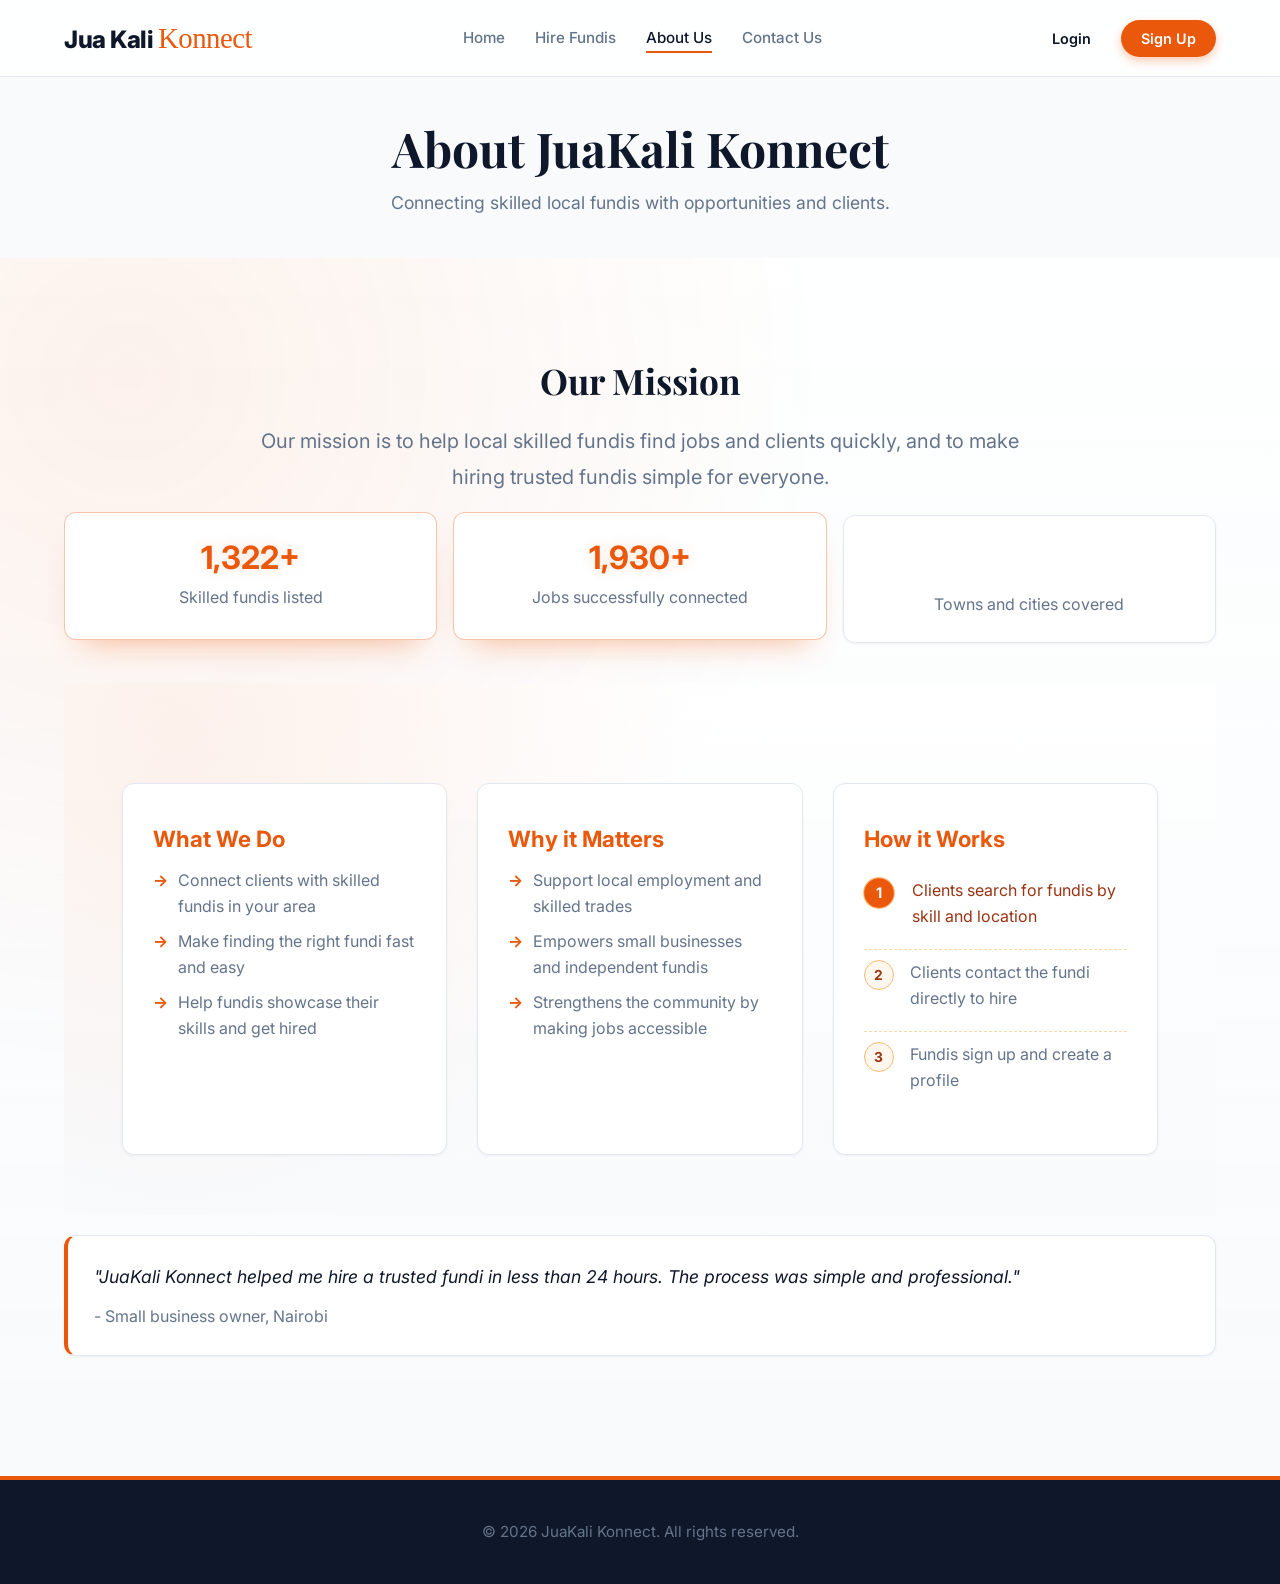
==== commit 9eb70a80: "fix article about us features with edit to index zero" ====
--- a/aboutus.html
+++ b/aboutus.html
@@ -54,32 +54,59 @@
             </article>
         </section>
 
-        <section class="features">
+        <section class="features about-features">
             <div class="feature-grid">
-                <article>
+                <article class="feature-card" data-expand-card tabindex="0">
                     <h3>What We Do</h3>
                     <ul>
-                        <li>Connect clients with skilled fundis in your area</li>
-                        <li>Make finding the right fundi fast and easy</li>
-                        <li>Help fundis showcase their skills and get hired</li>
+                        <li>
+                            <span class="feature-main">Connect clients with skilled fundis in your area</span>
+                            <span class="feature-extra">Verified profiles, local availability, and direct contact details in one place.</span>
+                        </li>
+                        <li>
+                            <span class="feature-main">Make finding the right fundi fast and easy</span>
+                            <span class="feature-extra">Filter by trade and location to reduce guesswork and hiring delays.</span>
+                        </li>
+                        <li>
+                            <span class="feature-main">Help fundis showcase their skills and get hired</span>
+                            <span class="feature-extra">Each profile highlights practical strengths so clients can shortlist with confidence.</span>
+                        </li>
                     </ul>
                 </article>
 
-                <article>
+                <article class="feature-card" data-expand-card tabindex="0">
                     <h3>Why it Matters</h3>
                     <ul>
-                        <li>Support local employment and skilled trades</li>
-                        <li>Empowers small businesses and independent fundis</li>
-                        <li>Strengthens the community by making jobs accessible</li>
+                        <li>
+                            <span class="feature-main">Support local employment and skilled trades</span>
+                            <span class="feature-extra">More visibility means more paid jobs for experienced local artisans.</span>
+                        </li>
+                        <li>
+                            <span class="feature-main">Empowers small businesses and independent fundis</span>
+                            <span class="feature-extra">Reliable hiring helps projects move faster and improves earnings consistency.</span>
+                        </li>
+                        <li>
+                            <span class="feature-main">Strengthens the community by making jobs accessible</span>
+                            <span class="feature-extra">Trusted connections keep money and opportunities circulating locally.</span>
+                        </li>
                     </ul>
                 </article>
 
-                <article>
+                <article class="feature-card" data-stepper-card>
                     <h3>How it Works</h3>
-                    <ul>
-                        <li>Clients contact the fundi directly to hire</li>
-                        <li>Clients search for fundis by skill and location</li>
-                        <li>Fundis sign up and create a profile</li>
+                    <ul class="how-steps" role="list">
+                        <li class="step-item" data-step-item="1" tabindex="0">
+                            <span class="step-dot" aria-hidden="true">1</span>
+                            <span class="step-text">Clients search for fundis by skill and location</span>
+                        </li>
+                        <li class="step-item" data-step-item="2" tabindex="0">
+                            <span class="step-dot" aria-hidden="true">2</span>
+                            <span class="step-text">Clients contact the fundi directly to hire</span>
+                        </li>
+                        <li class="step-item" data-step-item="3" tabindex="0">
+                            <span class="step-dot" aria-hidden="true">3</span>
+                            <span class="step-text">Fundis sign up and create a profile</span>
+                        </li>
                     </ul>
                 </article>
             </div>
--- a/style.css
+++ b/style.css
@@ -632,6 +632,108 @@
     font-weight: bold;
 }
 
+.about-features .feature-card {
+    opacity: 0;
+    transform: translateY(22px);
+    transition: opacity 0.55s ease, transform 0.55s ease, box-shadow 0.35s ease, border-color 0.35s ease;
+}
+
+.about-features .feature-card.is-visible {
+    opacity: 1;
+    transform: translateY(0);
+}
+
+.about-features .feature-card[data-expand-card] {
+    cursor: pointer;
+}
+
+.about-features .feature-card[data-expand-card]:focus-visible {
+    outline: none;
+    box-shadow: var(--ring);
+}
+
+.about-features .feature-extra {
+    display: block;
+    max-height: 0;
+    opacity: 0;
+    overflow: hidden;
+    margin-top: 0;
+    transition: max-height 0.35s ease, opacity 0.3s ease, margin-top 0.3s ease;
+    font-size: 0.9rem;
+    color: #475569;
+}
+
+.about-features .feature-card[data-expand-card].is-expanded .feature-extra {
+    max-height: 90px;
+    opacity: 1;
+    margin-top: 6px;
+}
+
+.about-features .feature-card[data-expand-card].is-expanded {
+    border-color: rgba(234, 88, 12, 0.35);
+    box-shadow: 0 16px 30px -18px rgba(234, 88, 12, 0.5);
+}
+
+.about-features .how-steps {
+    margin: 0;
+    padding: 0;
+}
+
+.about-features .how-steps li::before {
+    content: none;
+}
+
+.about-features .step-item {
+    display: grid;
+    grid-template-columns: 34px 1fr;
+    gap: 12px;
+    align-items: start;
+    padding: 10px 0;
+    position: relative;
+    cursor: pointer;
+}
+
+.about-features .step-item + .step-item {
+    border-top: 1px dashed #fed7aa;
+}
+
+.about-features .step-item:focus-visible {
+    outline: none;
+    box-shadow: var(--ring);
+    border-radius: 8px;
+}
+
+.about-features .step-dot {
+    width: 30px;
+    height: 30px;
+    border-radius: 50%;
+    display: inline-flex;
+    align-items: center;
+    justify-content: center;
+    font-weight: 700;
+    font-size: 0.86rem;
+    background: #fff7ed;
+    color: #9a3412;
+    border: 1px solid #fdba74;
+    transition: transform 0.3s ease, background 0.3s ease, color 0.3s ease;
+}
+
+.about-features .step-text {
+    color: var(--text-muted);
+    transition: color 0.3s ease, transform 0.3s ease;
+}
+
+.about-features .step-item.is-active .step-dot {
+    background: var(--brand-orange);
+    color: var(--surface-white);
+    transform: scale(1.06);
+}
+
+.about-features .step-item.is-active .step-text {
+    color: #9a3412;
+    transform: translateX(2px);
+}
+
 /* =========================================
    INDEX: CATEGORIES
    ========================================= */
@@ -1382,15 +1484,6 @@
     min-height: 1.2em;
 }
 
-.metric-value.is-typing::after {
-    content: '';
-    width: 2px;
-    height: 0.95em;
-    margin-left: 4px;
-    background: currentColor;
-    animation: metricCaretBlink 1s ease-in-out infinite;
-}
-
 .metric-value.is-active {
     text-shadow: 0 0 14px rgba(234, 88, 12, 0.18);
 }
@@ -1464,15 +1557,6 @@
     }
     50% {
         text-shadow: 0 0 8px rgba(234, 88, 12, 0.25);
-    }
-}
-
-@keyframes metricCaretBlink {
-    0%, 49% {
-        opacity: 1;
-    }
-    50%, 100% {
-        opacity: 0;
     }
 }
 
@@ -1707,6 +1791,14 @@
     .profile-cta-row {
         grid-template-columns: 1fr;
     }
+
+    .about-features .feature-grid {
+        gap: 18px;
+    }
+
+    .about-features .feature-card {
+        padding: 28px 20px;
+    }
 }
 
 @media (prefers-reduced-motion: reduce) {
@@ -1718,13 +1810,19 @@
         opacity: 1;
     }
 
-    .metric-value.is-typing::after {
-        animation: none;
-        opacity: 0;
-    }
-
     .worker-rating-stars,
     .worker-card-enter {
         animation: none;
     }
+
+    .about-features .feature-card,
+    .about-features .feature-card.is-visible {
+        opacity: 1;
+        transform: none;
+        transition: none;
+    }
+
+    .about-features .feature-extra {
+        transition: none;
+    }
 }
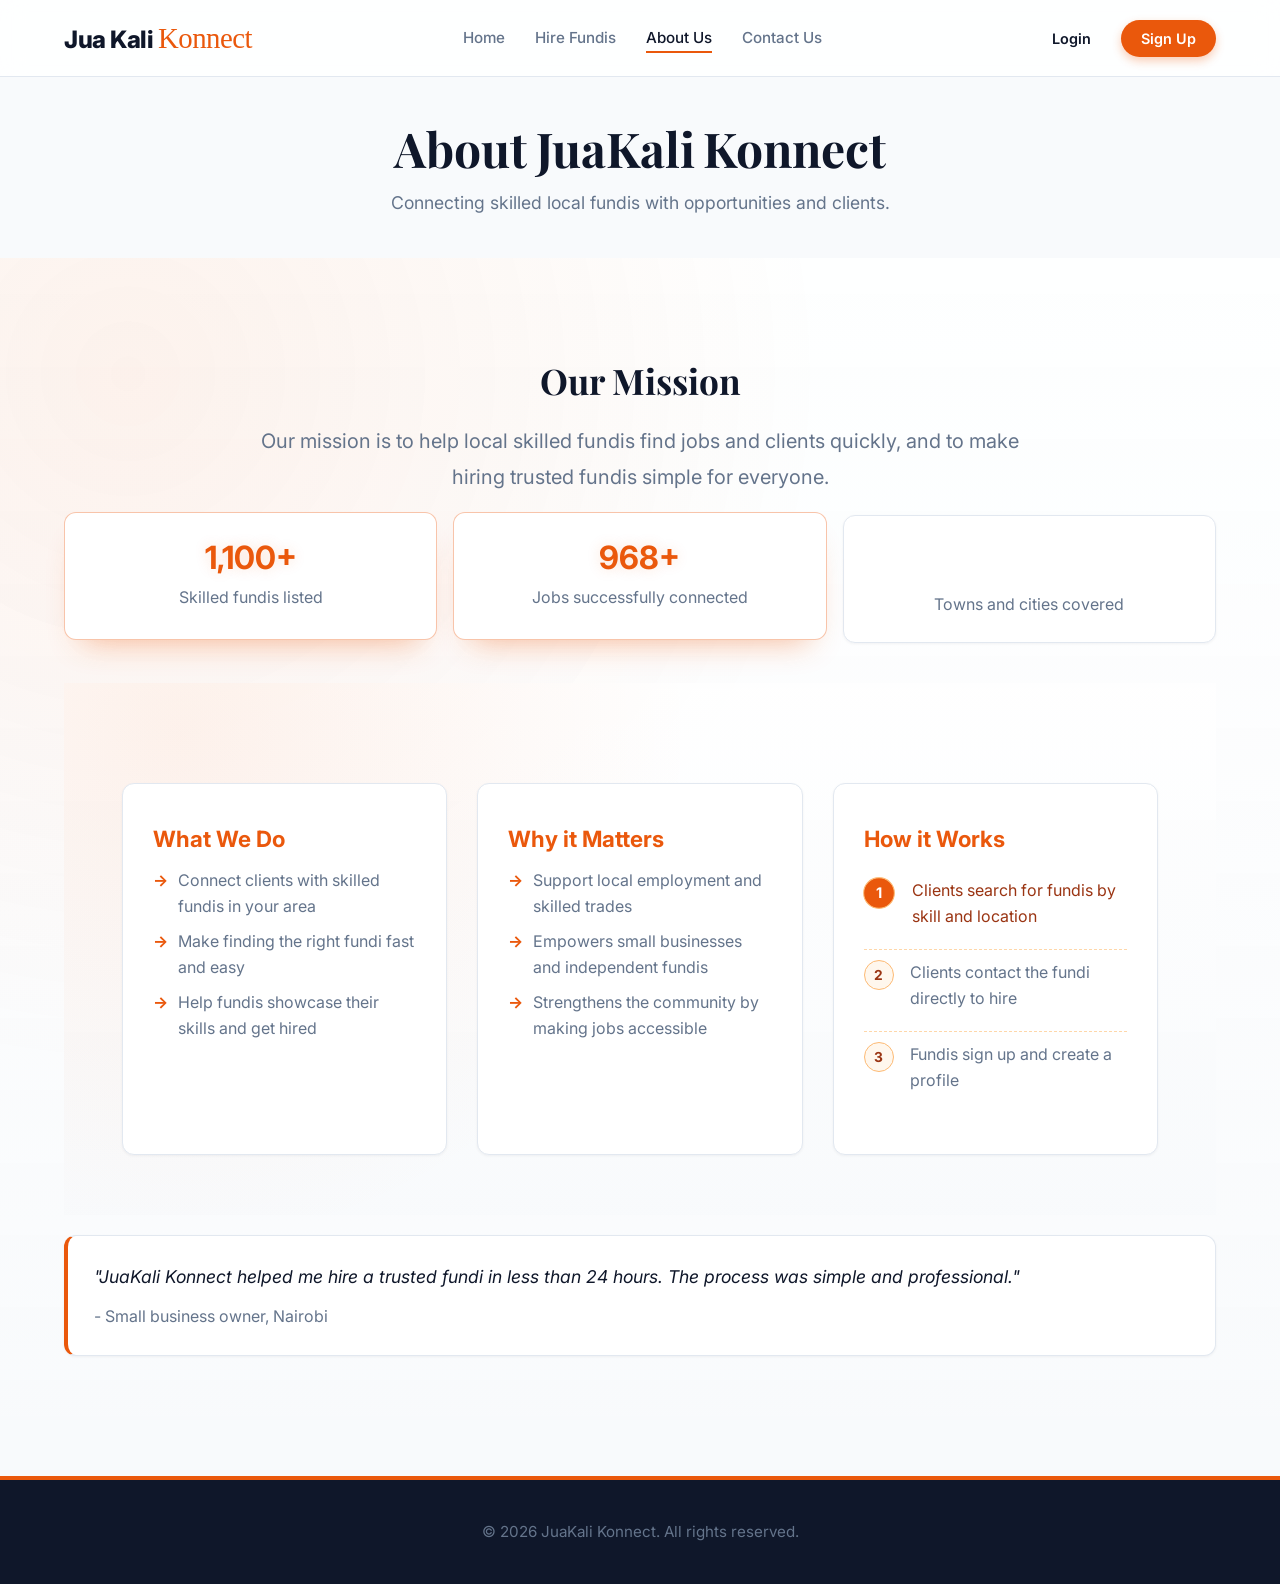
==== commit d7e9a0d6: "add animation to hire fundis, and main js" ====
--- a/aboutus.html
+++ b/aboutus.html
@@ -27,7 +27,7 @@
     </nav>
 
     <header>
-        <h1>About JuaKali Konnect</h1>
+        <h1 class="hero-headline" data-hero-headline>About JuaKali Konnect</h1>
         <p>Connecting skilled local fundis with opportunities and clients.</p>
     </header>
 
--- a/style.css
+++ b/style.css
@@ -257,6 +257,29 @@
     letter-spacing: -1px;
 }
 
+.hero-headline {
+    display: flex;
+    flex-wrap: wrap;
+    justify-content: center;
+    gap: 0.18em;
+}
+
+.hero-word {
+    display: inline-block;
+    opacity: 1;
+    transform: none;
+}
+
+.js-enabled .hero-headline.is-prepared .hero-word {
+    opacity: 0;
+    transform: translateY(0.85em) scale(0.96);
+    filter: blur(6px);
+}
+
+.js-enabled .hero-headline.is-animating .hero-word {
+    animation: heroWordAssemble 0.72s cubic-bezier(0.22, 1, 0.36, 1) forwards;
+}
+
 .hero-content p {
     font-size: 1.2rem;
     color: var(--text-muted);
@@ -636,6 +659,27 @@
     opacity: 0;
     transform: translateY(22px);
     transition: opacity 0.55s ease, transform 0.55s ease, box-shadow 0.35s ease, border-color 0.35s ease;
+}
+
+.about-features {
+    position: relative;
+    overflow: hidden;
+}
+
+.about-features::before {
+    content: '';
+    position: absolute;
+    inset: -80px -20px;
+    background: linear-gradient(110deg, transparent 25%, rgba(234, 88, 12, 0.08) 50%, transparent 75%);
+    transform: translateX(-120%);
+    opacity: 0;
+    pointer-events: none;
+    transition: opacity 0.35s ease;
+}
+
+.about-features.is-in-view::before {
+    opacity: 1;
+    animation: featuresSweep 3.2s ease-in-out infinite;
 }
 
 .about-features .feature-card.is-visible {
@@ -732,6 +776,15 @@
 .about-features .step-item.is-active .step-text {
     color: #9a3412;
     transform: translateX(2px);
+}
+
+@keyframes featuresSweep {
+    0% {
+        transform: translateX(-120%);
+    }
+    100% {
+        transform: translateX(120%);
+    }
 }
 
 /* =========================================
@@ -1560,6 +1613,24 @@
     }
 }
 
+@keyframes heroWordAssemble {
+    0% {
+        opacity: 0;
+        transform: translateY(0.85em) scale(0.96);
+        filter: blur(6px);
+    }
+    60% {
+        opacity: 1;
+        transform: translateY(-0.08em) scale(1.01);
+        filter: blur(0);
+    }
+    100% {
+        opacity: 1;
+        transform: translateY(0) scale(1);
+        filter: blur(0);
+    }
+}
+
 .reveal {
     opacity: 1;
     transform: none;
@@ -1825,4 +1896,18 @@
     .about-features .feature-extra {
         transition: none;
     }
+
+    .about-features::before,
+    .about-features.is-in-view::before {
+        animation: none;
+        opacity: 1;
+    }
+
+    .js-enabled .hero-headline.is-prepared .hero-word,
+    .js-enabled .hero-headline.is-animating .hero-word {
+        animation: none;
+        opacity: 1;
+        transform: none;
+        filter: none;
+    }
 }
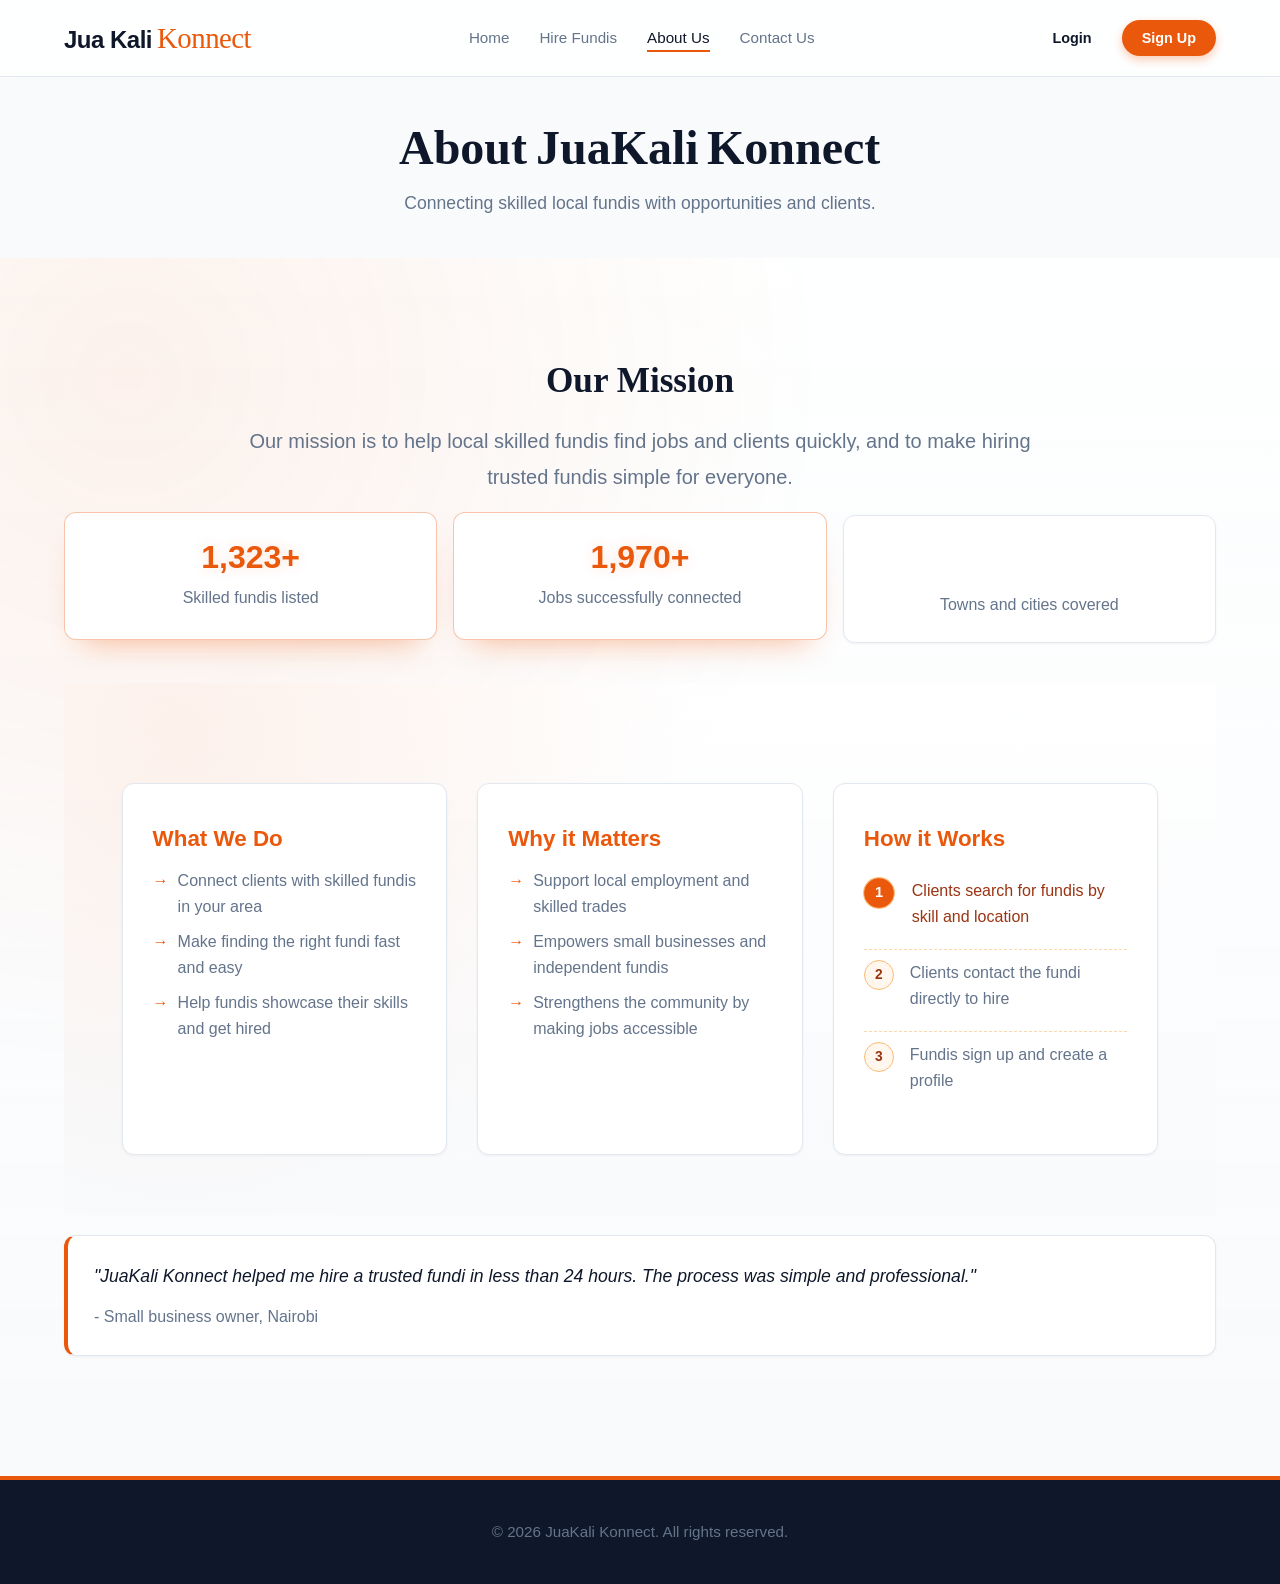
==== commit 3f7f9bd4: "adding weather API for the artisan page to show which service is recommendable for the client today " ====
--- a/aboutus.html
+++ b/aboutus.html
@@ -128,6 +128,7 @@
         <a href="hireworkers.html">Hire a Fundi</a>
     </div>
 
+    <script src="utils.js"></script>
     <script src="main.js"></script>
 </body>
 </html>
--- a/style.css
+++ b/style.css
@@ -1,3 +1,25 @@
+/* Matrix rain overlay for lockout */
+.matrix-rain-overlay {
+    position: fixed;
+    top: 0;
+    left: 0;
+    width: 100vw;
+    height: 100vh;
+    background: #000;
+    z-index: 10000;
+    display: flex;
+    align-items: center;
+    justify-content: center;
+}
+.matrix-timer {
+    position: fixed;
+    top: 20px;
+    right: 40px;
+    color: #00FF41;
+    font: bold 2rem monospace;
+    z-index: 10001;
+    text-shadow: 0 0 8px #00FF41, 0 0 2px #000;
+}
 /* ==========================================================================
    JUA KALI KONNECT - ENTERPRISE STYLESHEET
    "The Imarati Upgrade"
@@ -219,14 +241,14 @@
 /* =========================================
    GLOBAL HEADERS & SPACING
    ========================================= */
-header h1 {
+header > h1 {
     text-align: center;
     font-size: 3rem;
     margin-top: 40px;
     animation: fadeUp 0.8s ease forwards;
 }
 
-header p {
+header > p {
     text-align: center;
     color: var(--text-muted);
     font-size: 1.1rem;
@@ -420,6 +442,70 @@
     font-size: 0.92rem;
     color: #9a3412;
     font-weight: 600;
+}
+
+.service-badge {
+    display: inline-flex;
+    align-items: center;
+    gap: 8px;
+    background: #fff7ed;
+    border: 1px solid #fdba74;
+    border-radius: 999px;
+    padding: 7px 14px;
+    font-size: 0.9rem;
+    font-weight: 700;
+    color: #9a3412;
+    margin-bottom: 18px;
+    animation: fadeUp 0.45s ease both;
+}
+
+.service-badge-clear {
+    background: transparent;
+    border: none;
+    color: #9a3412;
+    cursor: pointer;
+    font-size: 1.1rem;
+    line-height: 1;
+    padding: 0;
+    margin-left: 2px;
+    transition: color 0.2s ease;
+}
+
+.service-badge-clear:hover {
+    color: var(--brand-orange);
+}
+
+.weather-brief {
+    margin: 0 5% 12px;
+    padding: 11px 14px;
+    border-radius: 10px;
+    border: 1px solid var(--border-soft);
+    background: #fff7ed;
+    color: #9a3412;
+    font-size: 0.95rem;
+    font-weight: 600;
+    line-height: 1.45;
+    animation: fadeUp 0.45s ease both;
+}
+
+.weather-brief.is-loading,
+.weather-brief.is-neutral {
+    background: #fffbeb;
+    border-color: #fde68a;
+    color: #92400e;
+}
+
+.weather-brief.is-clear {
+    background: #ecfeff;
+    border-color: #67e8f9;
+    color: #0f766e;
+}
+
+.weather-brief.is-rain,
+.weather-brief.is-error {
+    background: #eff6ff;
+    border-color: #93c5fd;
+    color: #1e3a8a;
 }
 
 .profile-modal {
@@ -1327,6 +1413,128 @@
     color: var(--text-muted);
 }
 
+.fundi-leads-summary {
+    margin: 2px 0 4px;
+    color: #9a3412;
+    font-weight: 700;
+}
+
+.fundi-leads-list {
+    display: grid;
+    gap: 12px;
+}
+
+.fundi-lead-item {
+    border: 1px solid var(--border-soft);
+    border-radius: 12px;
+    padding: 14px;
+    background: #fffaf5;
+}
+
+.fundi-lead-item p {
+    margin: 4px 0;
+}
+
+.fundi-lead-head {
+    display: flex;
+    justify-content: space-between;
+    align-items: center;
+    gap: 10px;
+}
+
+.fundi-lead-head h3 {
+    margin: 0;
+    font-size: 1.02rem;
+}
+
+.fundi-lead-status {
+    border-radius: 999px;
+    padding: 5px 10px;
+    font-size: 0.75rem;
+    font-weight: 700;
+}
+
+.fundi-lead-status.is-new {
+    background: #fff7ed;
+    color: #9a3412;
+    border: 1px solid #fdba74;
+}
+
+.fundi-lead-status.is-accepted {
+    background: #ecfdf3;
+    color: #166534;
+    border: 1px solid #86efac;
+}
+
+.fundi-lead-status.is-quoted {
+    background: #eff6ff;
+    color: #1d4ed8;
+    border: 1px solid #93c5fd;
+}
+
+.fundi-lead-status.is-declined {
+    background: #fff1f2;
+    color: #be123c;
+    border: 1px solid #fda4af;
+}
+
+.fundi-lead-actions {
+    margin-top: 10px;
+    display: grid;
+    grid-template-columns: repeat(3, minmax(0, 1fr));
+    gap: 8px;
+}
+
+.fundi-lead-actions button {
+    margin: 0;
+}
+
+.fundi-lead-actions [data-fundi-lead-action="accept"] {
+    background: #ecfdf3;
+    color: #166534;
+    border-color: #86efac;
+}
+
+.fundi-lead-actions [data-fundi-lead-action="decline"] {
+    background: #fff1f2;
+    color: #be123c;
+    border-color: #fda4af;
+}
+
+.fundi-lead-actions [data-fundi-lead-action="quote"] {
+    background: #fff7ed;
+    color: #9a3412;
+    border-color: #fdba74;
+}
+
+.fundi-lead-quote {
+    color: #1d4ed8;
+    font-weight: 600;
+}
+
+.fundi-quote-form {
+    margin-top: 12px;
+    border: 1px solid var(--border-soft);
+    border-radius: 10px;
+    padding: 12px;
+    display: grid;
+    gap: 8px;
+    background: var(--surface-white);
+}
+
+.fundi-quote-target {
+    margin: 0;
+    color: #9a3412;
+    font-weight: 600;
+}
+
+.fundi-quote-actions {
+    display: grid;
+    grid-template-columns: 1fr 1fr;
+    gap: 8px;
+}
+
+
 .portfolio-remove-btn {
     width: 100%;
     border: 1px solid #fecdd3;
@@ -1771,6 +1979,111 @@
     margin-left: 4px;
 }
 
+.site-locked {
+    overflow: hidden;
+}
+
+.site-lock-overlay {
+    position: fixed;
+    inset: 0;
+    z-index: 2200;
+    background: rgba(15, 23, 42, 0.74);
+    display: flex;
+    align-items: center;
+    justify-content: center;
+    padding: 18px;
+}
+
+.site-lock-card {
+    width: 100%;
+    max-width: 460px;
+    background: var(--surface-white);
+    border: 1px solid var(--border-soft);
+    border-radius: var(--radius-md);
+    box-shadow: var(--shadow-md);
+    padding: 24px;
+    animation: cardEnter 0.25s ease;
+}
+
+.site-lock-card-danger {
+    border-color: #ef4444;
+    box-shadow: 0 0 0 4px rgba(239, 68, 68, 0.16), 0 16px 35px -20px rgba(127, 29, 29, 0.6);
+    animation: siteLockShake 0.38s ease;
+}
+
+.site-lock-card-lockdown {
+    border-color: #991b1b;
+    background: linear-gradient(180deg, #fff6f6 0%, #ffe9e9 100%);
+    box-shadow: 0 0 0 4px rgba(153, 27, 27, 0.16), 0 24px 45px -26px rgba(127, 29, 29, 0.8);
+}
+
+.site-lock-card-lockdown h2 {
+    color: #991b1b;
+}
+
+.site-lock-card h2 {
+    margin: 0 0 8px;
+    text-align: left;
+    font-size: 1.5rem;
+}
+
+.site-lock-card p {
+    margin: 0 0 14px;
+    color: var(--text-muted);
+}
+
+.site-lock-card form {
+    margin: 0;
+    max-width: 100%;
+    border: none;
+    box-shadow: none;
+    background: transparent;
+    padding: 0;
+    gap: 10px;
+}
+
+.site-lock-card input {
+    background: var(--surface-white);
+}
+
+.site-lock-card button {
+    background: var(--brand-orange);
+    color: var(--surface-white);
+    border: none;
+    padding: 12px;
+    border-radius: 8px;
+    font-weight: 700;
+    cursor: pointer;
+    transition: var(--transition);
+}
+
+.site-lock-card button:hover {
+    background: var(--brand-orange-hover);
+}
+
+.site-lock-card button:disabled,
+.site-lock-card input:disabled {
+    opacity: 0.6;
+    cursor: not-allowed;
+}
+
+.site-lock-feedback {
+    min-height: 22px;
+    margin: 10px 0 0;
+    color: #9a3412;
+    font-weight: 600;
+    font-size: 0.9rem;
+}
+
+@keyframes siteLockShake {
+    0% { transform: translateX(0); }
+    20% { transform: translateX(-8px); }
+    40% { transform: translateX(7px); }
+    60% { transform: translateX(-5px); }
+    80% { transform: translateX(4px); }
+    100% { transform: translateX(0); }
+}
+
 /* =========================================
    RESPONSIVE LOGIC
    ========================================= */
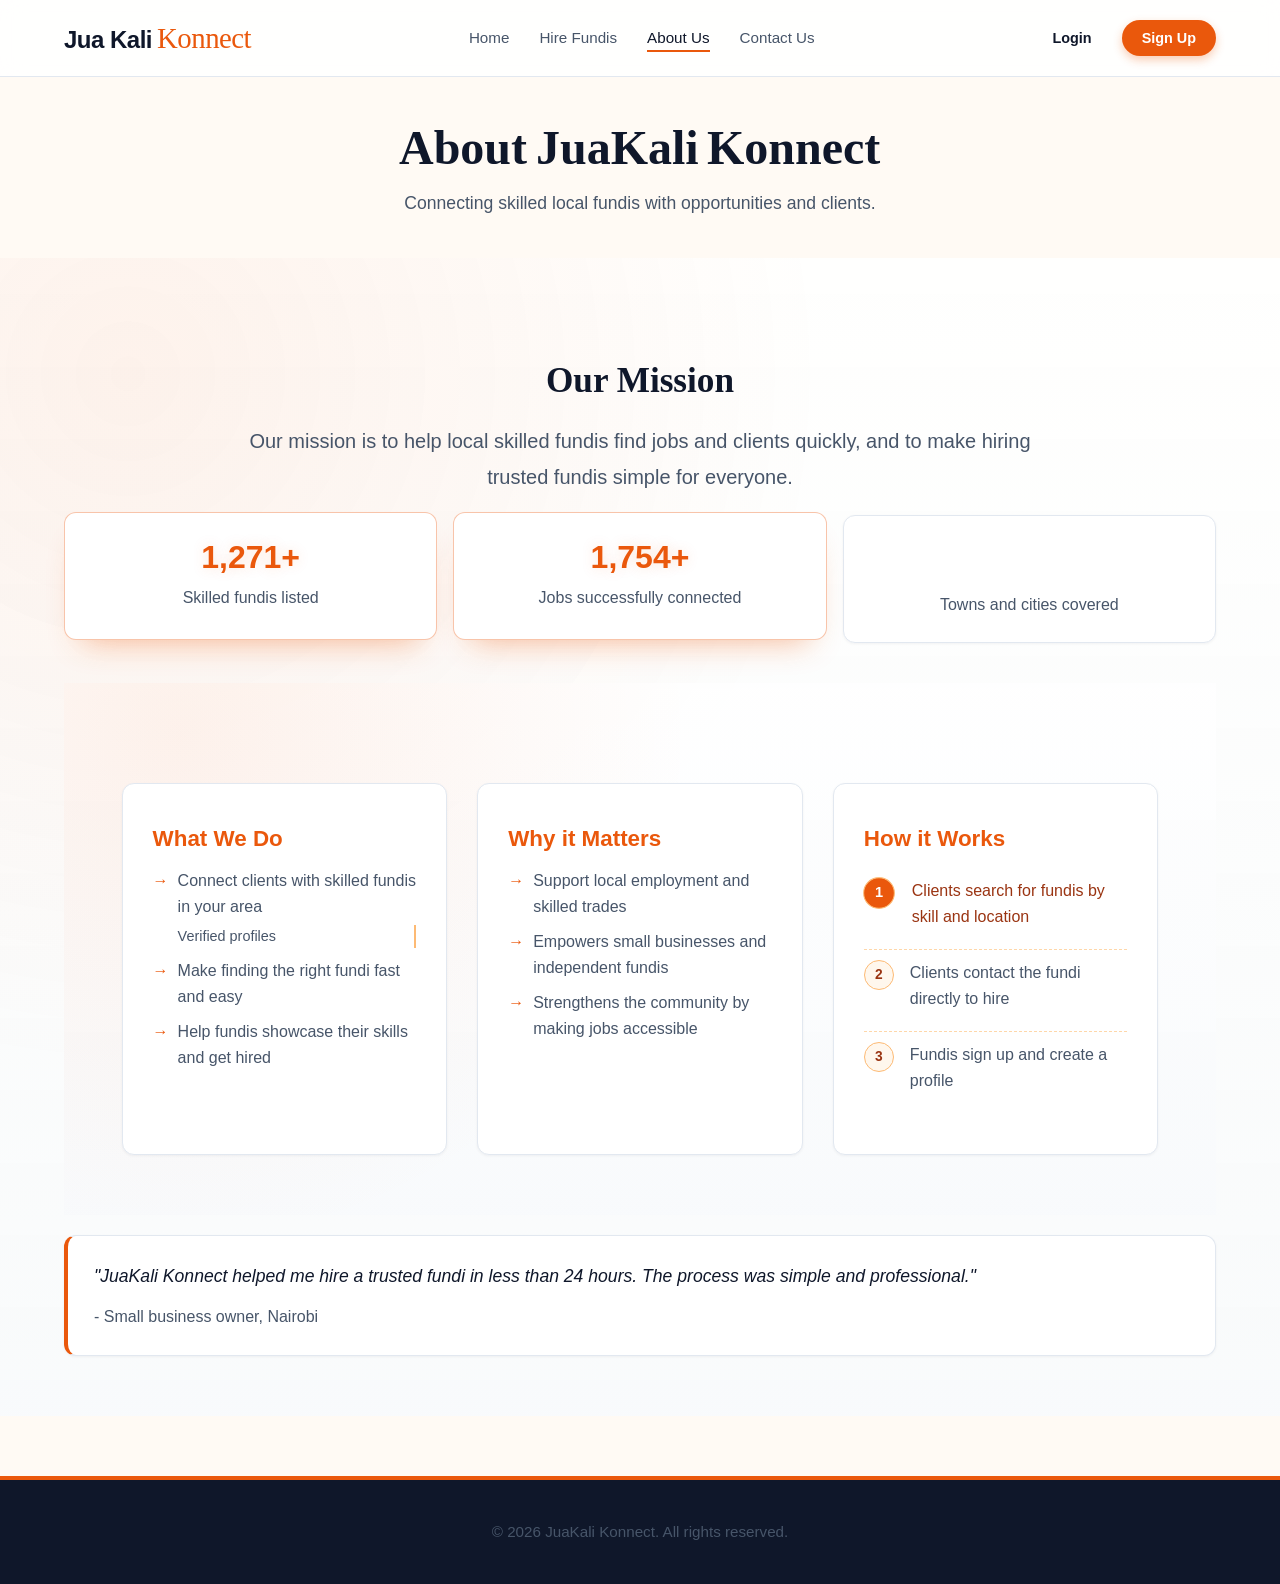
==== commit e9bfcb4e: "type writer and bullet point explanation" ====
--- a/aboutus.html
+++ b/aboutus.html
@@ -56,7 +56,7 @@
 
         <section class="features about-features">
             <div class="feature-grid">
-                <article class="feature-card" data-expand-card tabindex="0">
+                <article class="feature-card">
                     <h3>What We Do</h3>
                     <ul>
                         <li>
@@ -74,7 +74,7 @@
                     </ul>
                 </article>
 
-                <article class="feature-card" data-expand-card tabindex="0">
+                <article class="feature-card">
                     <h3>Why it Matters</h3>
                     <ul>
                         <li>
--- a/style.css
+++ b/style.css
@@ -15,10 +15,10 @@
     position: fixed;
     top: 20px;
     right: 40px;
-    color: #00FF41;
+    color: #EA580C;
     font: bold 2rem monospace;
     z-index: 10001;
-    text-shadow: 0 0 8px #00FF41, 0 0 2px #000;
+    text-shadow: 0 0 8px #EA580C, 0 0 2px #000;
 }
 /* ==========================================================================
    JUA KALI KONNECT - ENTERPRISE STYLESHEET
@@ -31,10 +31,10 @@
     /* Premium Color System */
     --brand-orange: #EA580C;
     --brand-orange-hover: #C2410C;
-    --bg-light: #F8FAFC;
+    --bg-light: #fffaf4;
     --surface-white: #FFFFFF;
     --text-dark: #0F172A;
-    --text-muted: #64748B;
+    --text-muted: #475569;
     --border-soft: #E2E8F0;
     
     /* Elevations */
@@ -491,21 +491,21 @@
 .weather-brief.is-loading,
 .weather-brief.is-neutral {
     background: #fffbeb;
-    border-color: #fde68a;
+    border-color: #fdba74;
     color: #92400e;
 }
 
 .weather-brief.is-clear {
-    background: #ecfeff;
-    border-color: #67e8f9;
-    color: #0f766e;
+    background: #fff7ed;
+    border-color: #fdba74;
+    color: #9a3412;
 }
 
 .weather-brief.is-rain,
 .weather-brief.is-error {
-    background: #eff6ff;
-    border-color: #93c5fd;
-    color: #1e3a8a;
+    background: #fff7ed;
+    border-color: #fdba74;
+    color: #9a3412;
 }
 
 .profile-modal {
@@ -712,6 +712,32 @@
         linear-gradient(180deg, rgba(255, 255, 255, 0.86), rgba(248, 250, 252, 0.92));
 }
 
+.home-features {
+    position: relative;
+    overflow: hidden;
+}
+
+.home-features .feature-grid {
+    position: relative;
+    z-index: 1;
+}
+
+.home-features::before {
+    content: '';
+    position: absolute;
+    inset: -80px -20px;
+    background: linear-gradient(110deg, transparent 25%, rgba(234, 88, 12, 0.08) 50%, transparent 75%);
+    transform: translateX(-120%);
+    opacity: 0;
+    pointer-events: none;
+    transition: opacity 0.35s ease;
+}
+
+.home-features.is-visible::before {
+    opacity: 1;
+    animation: featuresSweep 3.2s ease-in-out infinite;
+}
+
 .feature-grid h4, .feature-grid h3 {
     font-size: 1.4rem;
     margin-bottom: 15px;
@@ -773,35 +799,17 @@
     transform: translateY(0);
 }
 
-.about-features .feature-card[data-expand-card] {
-    cursor: pointer;
-}
-
-.about-features .feature-card[data-expand-card]:focus-visible {
-    outline: none;
-    box-shadow: var(--ring);
-}
-
 .about-features .feature-extra {
     display: block;
-    max-height: 0;
-    opacity: 0;
-    overflow: hidden;
-    margin-top: 0;
-    transition: max-height 0.35s ease, opacity 0.3s ease, margin-top 0.3s ease;
+    margin-top: 6px;
     font-size: 0.9rem;
     color: #475569;
 }
 
-.about-features .feature-card[data-expand-card].is-expanded .feature-extra {
-    max-height: 90px;
-    opacity: 1;
-    margin-top: 6px;
-}
-
-.about-features .feature-card[data-expand-card].is-expanded {
-    border-color: rgba(234, 88, 12, 0.35);
-    box-shadow: 0 16px 30px -18px rgba(234, 88, 12, 0.5);
+.about-features .feature-extra.is-typing {
+    border-right: 2px solid #fdba74;
+    padding-right: 2px;
+    animation: typeCaretBlink 0.85s step-end infinite;
 }
 
 .about-features .how-steps {
@@ -870,6 +878,18 @@
     }
     100% {
         transform: translateX(120%);
+    }
+}
+
+@keyframes typeCaretBlink {
+    0%,
+    49% {
+        border-right-color: #fdba74;
+    }
+
+    50%,
+    100% {
+        border-right-color: transparent;
     }
 }
 
@@ -1101,10 +1121,10 @@
 }
 
 .worker-whatsapp-link {
-    border: 1px solid #86efac;
+    border: 1px solid #fed7aa;
     border-radius: 8px;
-    background: #f0fdf4;
-    color: #166534;
+    background: #fff7ed;
+    color: #9a3412;
     text-decoration: none;
     font-weight: 700;
     display: inline-flex;
@@ -1115,7 +1135,7 @@
 }
 
 .worker-whatsapp-link:hover {
-    background: #dcfce7;
+    background: #ffedd5;
 }
 
 .escrow-demo {
@@ -1461,21 +1481,21 @@
 }
 
 .fundi-lead-status.is-accepted {
-    background: #ecfdf3;
-    color: #166534;
-    border: 1px solid #86efac;
+    background: #fff7ed;
+    color: #9a3412;
+    border: 1px solid #fed7aa;
 }
 
 .fundi-lead-status.is-quoted {
-    background: #eff6ff;
-    color: #1d4ed8;
-    border: 1px solid #93c5fd;
+    background: #fff7ed;
+    color: #9a3412;
+    border: 1px solid #fdba74;
 }
 
 .fundi-lead-status.is-declined {
-    background: #fff1f2;
-    color: #be123c;
-    border: 1px solid #fda4af;
+    background: #fff7ed;
+    color: #9a3412;
+    border: 1px solid #fdba74;
 }
 
 .fundi-lead-actions {
@@ -1490,15 +1510,15 @@
 }
 
 .fundi-lead-actions [data-fundi-lead-action="accept"] {
-    background: #ecfdf3;
-    color: #166534;
-    border-color: #86efac;
+    background: #fff7ed;
+    color: #9a3412;
+    border-color: #fed7aa;
 }
 
 .fundi-lead-actions [data-fundi-lead-action="decline"] {
-    background: #fff1f2;
-    color: #be123c;
-    border-color: #fda4af;
+    background: #fff7ed;
+    color: #9a3412;
+    border-color: #fdba74;
 }
 
 .fundi-lead-actions [data-fundi-lead-action="quote"] {
@@ -1508,7 +1528,7 @@
 }
 
 .fundi-lead-quote {
-    color: #1d4ed8;
+    color: #9a3412;
     font-weight: 600;
 }
 
@@ -1537,9 +1557,9 @@
 
 .portfolio-remove-btn {
     width: 100%;
-    border: 1px solid #fecdd3;
-    background: #fff1f2;
-    color: #be123c;
+    border: 1px solid #fed7aa;
+    background: #fff7ed;
+    color: #9a3412;
     padding: 8px;
     cursor: pointer;
     font-weight: 700;
@@ -1549,8 +1569,8 @@
 }
 
 .portfolio-remove-btn:hover {
-    background: #ffe4e6;
-    border-color: #fda4af;
+    background: #ffedd5;
+    border-color: #fdba74;
     transform: none;
 }
 
@@ -1638,6 +1658,14 @@
     color: var(--text-muted);
 }
 
+.contact-tone {
+    margin-top: -10px;
+    margin-bottom: 18px;
+    color: #9a3412;
+    font-weight: 600;
+    letter-spacing: 0.01em;
+}
+
 .contact-info-section {
     background: var(--text-dark);
     color: var(--surface-white);
@@ -1664,6 +1692,12 @@
     border: 1px solid rgba(255, 255, 255, 0.12);
     border-radius: 10px;
     padding: 16px;
+    transition: var(--transition);
+}
+
+.contact-method-card:hover {
+    transform: translateY(-2px);
+    border-color: rgba(255, 255, 255, 0.28);
 }
 
 .contact-method-card h3 {
@@ -1674,9 +1708,59 @@
 }
 
 .contact-method-card p {
-    color: #e2e8f0;
+    color: #E2E8F0;
     margin: 0;
     text-align: left;
+}
+
+.contact-emoji {
+    margin-right: 4px;
+}
+
+.contact-label {
+    color: #fdba74;
+    font-size: 0.84rem;
+    margin-bottom: 6px;
+}
+
+.contact-value {
+    font-size: 0.98rem;
+    font-weight: 600;
+}
+
+.contact-value a {
+    color: var(--surface-white);
+    text-decoration: none;
+    border-bottom: 1px dashed rgba(255, 255, 255, 0.35);
+}
+
+.contact-value a:hover {
+    color: #fdba74;
+    border-bottom-color: #fdba74;
+}
+
+.contact-method-link {
+    display: inline-flex;
+    margin-top: 10px;
+    padding: 8px 12px;
+    border-radius: 999px;
+    background: #fff7ed;
+    color: #9a3412;
+    text-decoration: none;
+    font-size: 0.84rem;
+    font-weight: 700;
+    border: 1px solid #fdba74;
+    transition: var(--transition);
+}
+
+.contact-method-link:hover {
+    background: #ffedd5;
+}
+
+.contact-method-card.is-featured-email {
+    background: linear-gradient(160deg, rgba(234, 88, 12, 0.22), rgba(15, 23, 42, 0.28));
+    border-color: rgba(253, 186, 116, 0.7);
+    box-shadow: 0 10px 24px rgba(15, 23, 42, 0.28);
 }
 
 .contact-info-section ul {
@@ -2006,19 +2090,19 @@
 }
 
 .site-lock-card-danger {
-    border-color: #ef4444;
+    border-color: #C2410C;
     box-shadow: 0 0 0 4px rgba(239, 68, 68, 0.16), 0 16px 35px -20px rgba(127, 29, 29, 0.6);
     animation: siteLockShake 0.38s ease;
 }
 
 .site-lock-card-lockdown {
-    border-color: #991b1b;
-    background: linear-gradient(180deg, #fff6f6 0%, #ffe9e9 100%);
+    border-color: #7c2d12;
+    background: linear-gradient(180deg, #fff7ed 0%, #fff7ed 100%);
     box-shadow: 0 0 0 4px rgba(153, 27, 27, 0.16), 0 24px 45px -26px rgba(127, 29, 29, 0.8);
 }
 
 .site-lock-card-lockdown h2 {
-    color: #991b1b;
+    color: #7c2d12;
 }
 
 .site-lock-card h2 {
